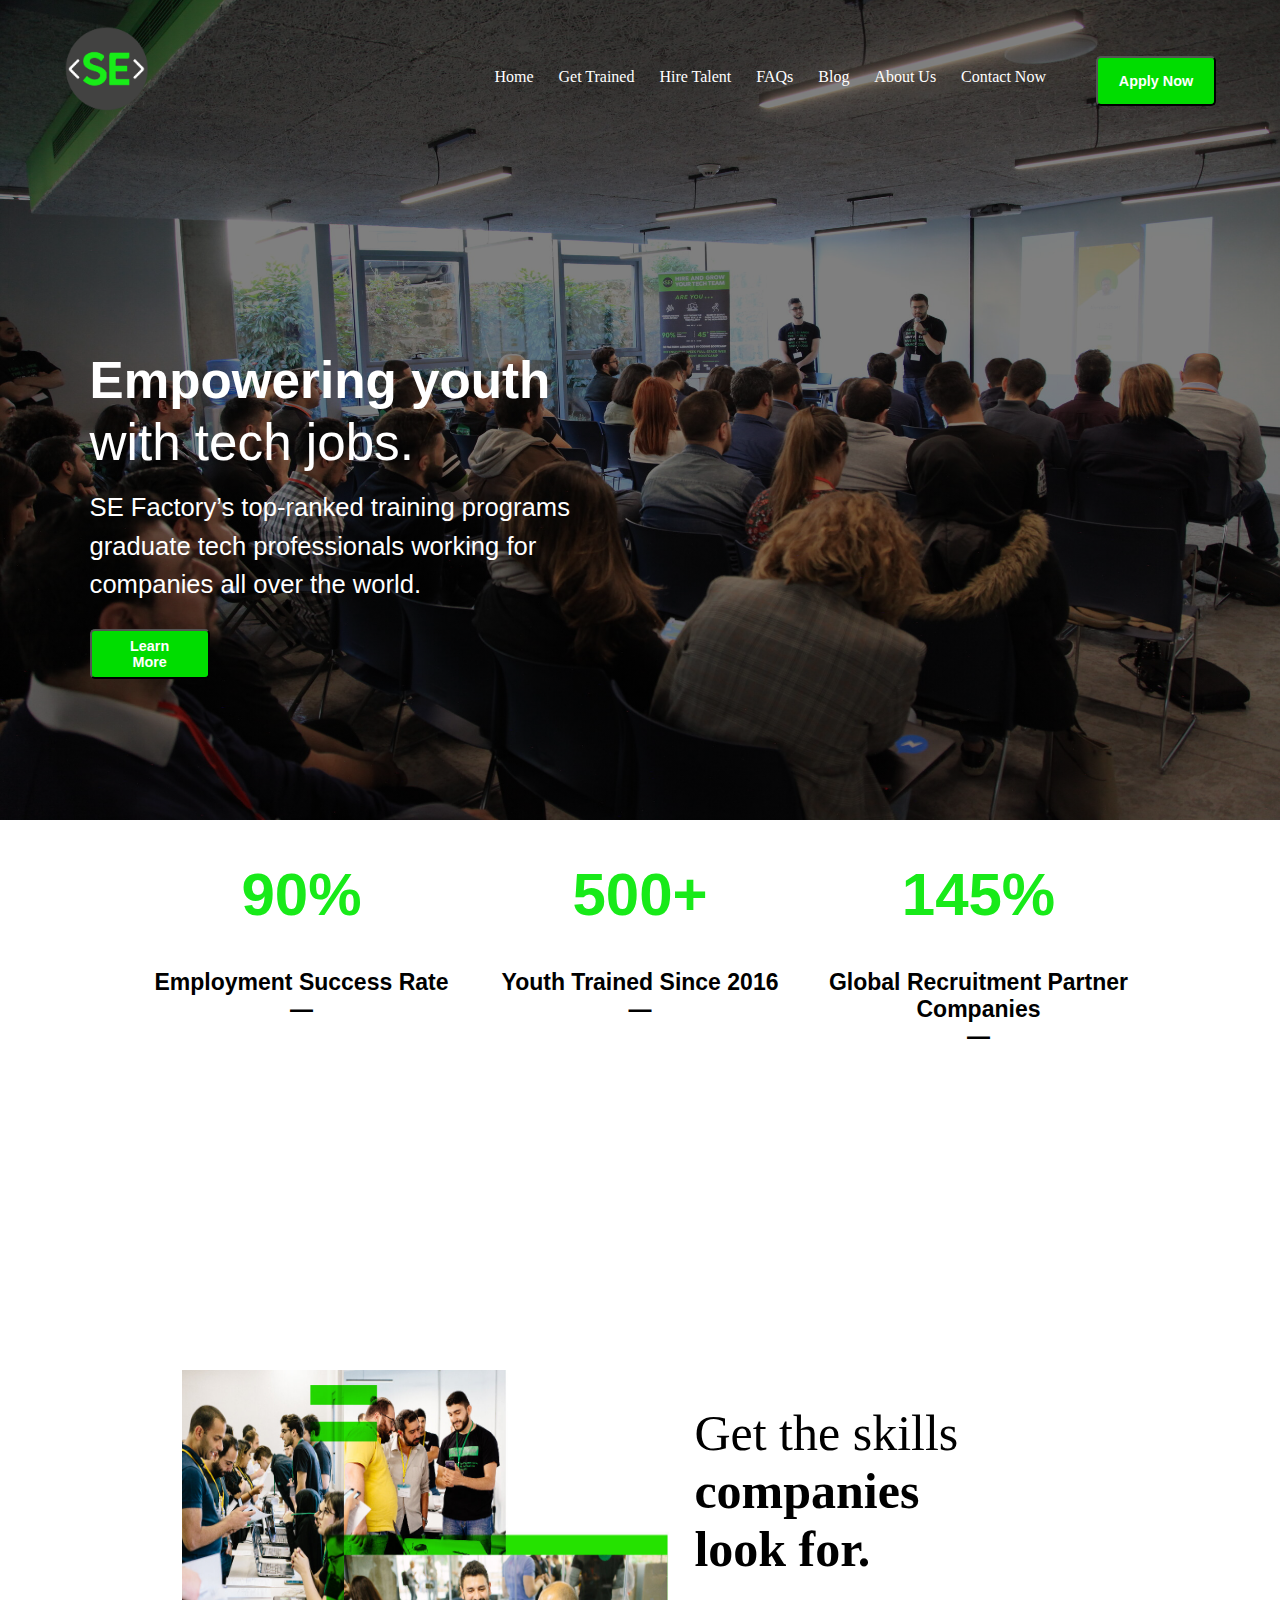
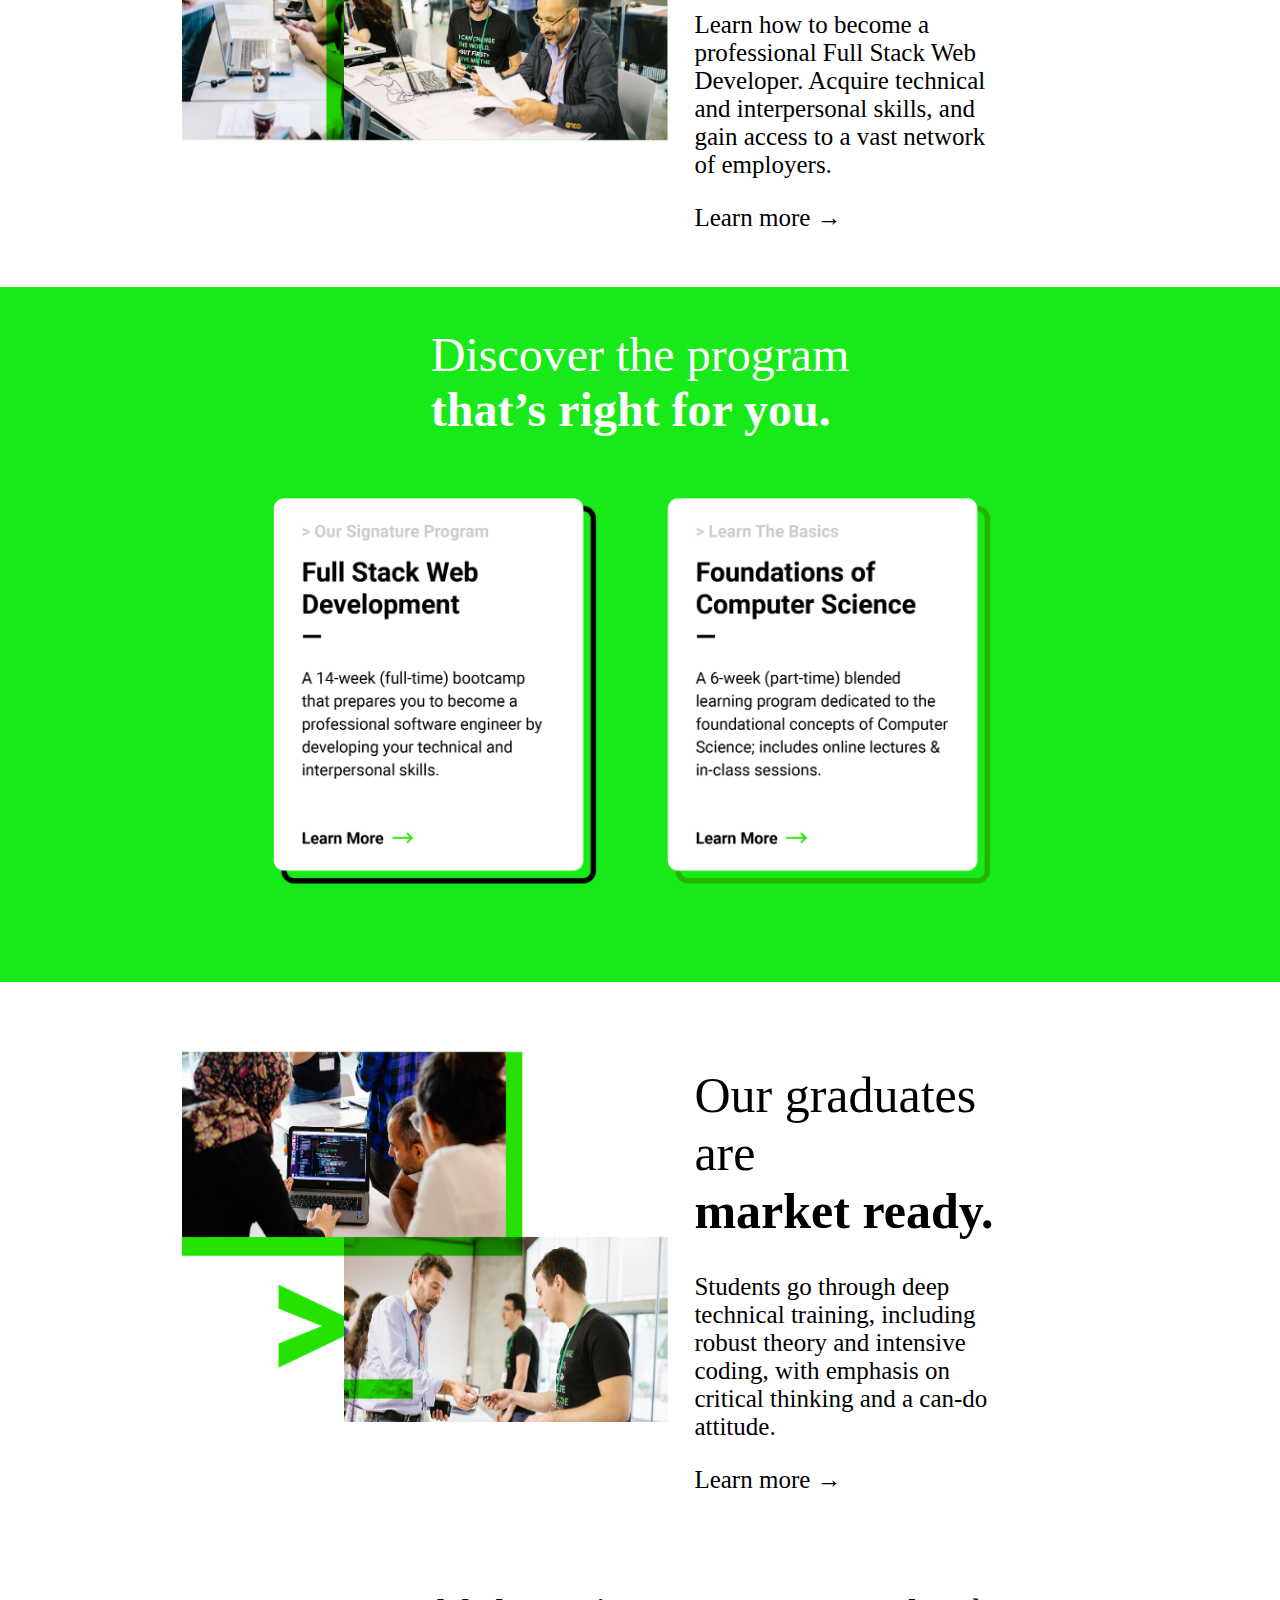
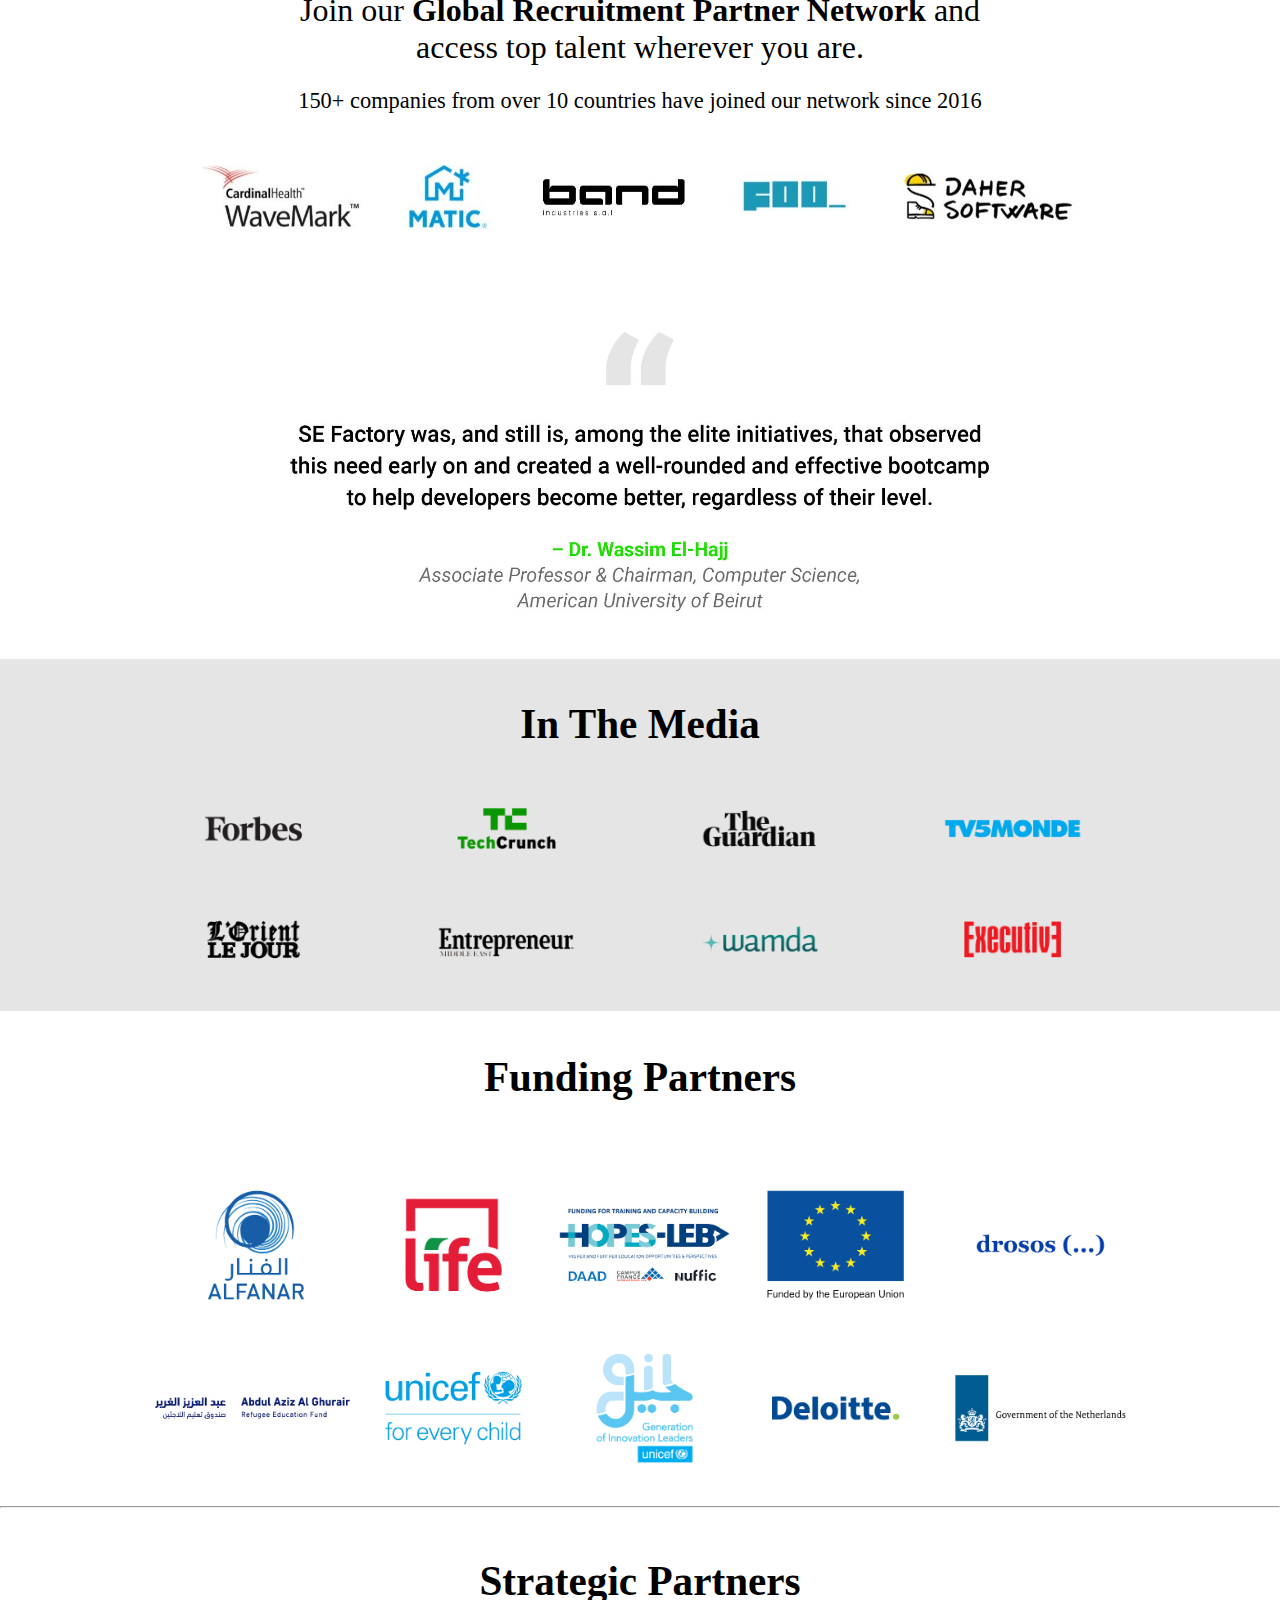
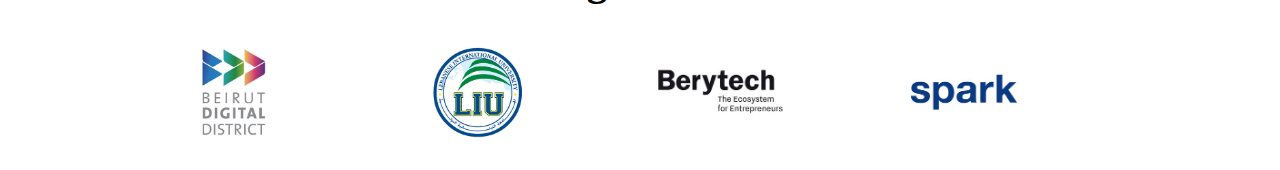
==== index.html @ 715cd1ac "Styling strategic partners" ====
<!DOCTYPE html>
<html>

<head>
    <title>SE Factory - Empowering Youth With Tech Jobs</title>
    <link rel="stylesheet" href="./styles/styles.css">
    <link rel="icon"
        href="https://images.squarespace-cdn.com/content/v1/5e4442200ffeee35974d1060/ba5c1018-c770-42a0-91de-79efaeee4729/favicon.ico?format=100w">
</head>

<body>
    <div class="front">
        <div class="navbar">
            <div class="icon">
                <img class="avatar" src="./assets/se-logo.png">
            </div>
            <div class="navigation">
                <div class="nav-anchor">
                    <a>Home</a>
                    <a>Get Trained</a>
                    <a>Hire Talent</a>
                    <a>FAQs</a>
                    <a>Blog</a>
                    <a>About Us</a>
                    <a>Contact Now</a>
                </div>
                <div class="nav-button">
                    <button>Apply Now</button>
                </div>
            </div>
        </div>
        <div class="front-block">
            <div class="front-text">
                <div>
                    <h1>
                        <strong> Empowering youth</strong>
                        <br>
                        <a class="light">with tech jobs.</a>
                    </h1>
                </div>
                <div>
                    <p>SE Factory’s top-ranked training programs graduate tech professionals working for companies all
                        over the world.</p>
                </div>
            </div>
            <div class="front-button">
                <button>
                    Learn More
                </button>
            </div>
        </div>
    </div>


    <div class="second-section">
        <div class="rates">
            <div class="first-rate">
                <h1><strong>90%</strong></h1>
                <p>Employment Success Rate
                    <br><span>—</span>
                </p>
            </div>
            <div class="second-rate">
                <h1><strong>500+</strong></h1>
                <p>Youth Trained Since 2016
                    <br><span>—</span>
                </p>
            </div>
            <div class="third-rate">
                <h1><strong>145%</strong></h1>
                <p>Global Recruitment Partner Companies
                    <br><span>—</span>
                </p>
            </div>

        </div>

        <div class="artwork">
            <div class="artboard">
                <img src="../assets/artboard-1.jpg">
            </div>
            <div class="artboard-text">
                <h1 class="light">Get the skills
                    <br><span><strong>companies look for.</strong></span>
                </h1>
                <p>
                    Learn how to become a professional Full Stack Web Developer.
                    Acquire technical and interpersonal skills, and gain access to a vast network of employers.
                </p>
                <p class="link">Learn more &rarr;</p>
            </div>

        </div>
    </div>

    <div class="third-section">
        <div class="third-section-text">
            <h2 class="light">
                Discover the program
                <br><span><strong>that’s right for you.</strong></span>
            </h2>
        </div>
        <div class="programs">
            <div class="fsw">
                <img src="./assets/fsw.png">

            </div>
            <div class="fcs">
                <img src="./assets/fcs.png">

            </div>
        </div>
    </div>

    <div class="fourth-section">

        <div class="artwork">
            <div class="artboard">
                <img src="../assets/artboard-2.jpg">
            </div>
            <div class="artboard-text">
                <h1 class="light">Our graduates are
                    <br><span><strong>market ready.</strong></span>
                </h1>
                <p>
                    Students go through deep technical training,
                    including robust theory and intensive coding,
                    with emphasis on critical thinking and a can-do attitude.
                </p>
                <p class="link">Learn more &rarr;</p>
            </div>

        </div>
    </div>

    <div class="fivth-section">
        <div class="fivth-section-first-text">
            <h4 class="light">Join our <span><strong>Global Recruitment Partner Network
                    </strong></span> and access top talent wherever you are.</h4>
        </div>
        <div class="fivth-section-second-text">
            <p>150+ companies from over 10 countries have joined our network since 2016</p>
        </div>
        <div class="partners"><img src="./assets/RP+partner+logos.jpg"></div>
    </div>

    <div class="sixth-section">
        <img src="./assets/review-1.jpg">
    </div>

    <div class="seventh-section">
        <div class="seventh-section-text">
            <h3>In The Media</h3>
        </div>
        <div class="seventh-section-assets">
            <div><img src="./assets/9.png"></div>
            <div><img src="./assets/8.png"></div>
            <div><img src="./assets/3.png"></div>
            <div><img src="./assets/1.png"></div>
            <div><img src="./assets/2.png"></div>
            <div><img src="./assets/7.png"></div>
            <div><img src="./assets/5.png"></div>
            <div><img src="./assets/4.png"></div>

        </div>
    </div>

    <div class="eighth-section">
        <div class="funding-partners">
            <h3>Funding Partners</h3>
        </div>

        <div class="funding-partners-logo">
            <img src="./assets/SEF_donors-01+(1).png">
        </div>
        <div>
            <hr>
        </div>
        <div class="strategic-partners">
            <h3>Strategic Partners</h3>
        </div>
        <div class="strategic-partners-logos">
            <div><img src="./assets/image-asset.jpeg"></div>
            <div><img src="./assets/6.jpg"></div>
            <div><img src="./assets/3.jpg"></div>
            <div><img src="./assets/8.jpg"></div>
        </div>
    </div>
</body>

</html>
---- styles/styles.css ----
body {
    margin: 0px;
}

.front {
    width: 100%;
    height: 820px;
    background: linear-gradient(rgba(0, 0, 0, 0.5), rgba(0, 0, 0, 0.5)), url(../assets/presentation.JPG);
    background-repeat: no-repeat;
    background-size: 100% 100%;
}

.navbar {
    width: 90%;
    padding-left: 5%;
    padding-right: 5%;
    padding-top: 2%;
    padding-bottom: 2%;
    display: flex;
    justify-content: space-between;
}

.avatar {
    width: 85px;
    height: 85px;
}

.navigation {
    display: flex;
    flex-direction: row;
    justify-content: space-between;
    width: 80%;
    padding-left: 100px;
    padding-bottom: 40px;
    padding-top: 30px;
    align-items: center;
}

a {
    color: white;
    text-align: center;
    height: 25px;
}

button {
    color: white;
    height: 50px;
    width: 120px;
    background-color: #00DD00;
    border-radius: 5px;
    padding: 3px 20px;
    font-size: .9rem;
    font-weight: bolder;
}

.front-block {
    text-align: left;
    padding: 14% 10% 8% 7%;
    display: flex;
    flex-direction: column;
    justify-content: space-between;
    height: 30%;
    font-size: 1.6em;
    font-family: sans-serif;

}

.front-text {
    color: white;
    width: 50%;
    text-align: left;
}

.front-text p {
    margin-top: 15px;
    line-height: 150%;
    font-weight: 200;
}

.front-text h1 {
    margin-top: 0;
    margin-bottom: 15px;
    line-height: 120%;
}

strong {
    font-weight: bold;
}

.light {
    font-weight: lighter;
}

.nav-anchor {
    width: 150%;
    padding-left: 200px;
    padding-right: 50px;
    display: flex;
    justify-content: space-between;
}


.second-section {
    width: 100%;
    height: 100%;
    background: white;
    background-repeat: no-repeat;
    background-size: 100% 95%;
    display: flex;
    flex-direction: column;
}

.rates {
    background-color: white;
    height: 500px;
    display: flex;
    flex-wrap: wrap;
    justify-content: space-evenly;
    flex-direction: row;
    padding-left: 10%;
    padding-right: 10%;
    font-family: Arial;
}

.rates h1 {
    color: #18EA19;
    text-align: center;
    font-size: 60px;
}

.rates p {
    font-size: 23px;
    font-weight: 600;
    text-align: center;
}

.rates div {
    width: 330px;

}

.artwork {
    display: flex;
    flex-direction: row;
    flex-wrap: wrap;
    width: 80%;
    height: 100%;
    justify-content: center;
    padding-left: 80px;
    padding-top: 50px;
    padding-right: 120px;
    padding-bottom: 30px;
    font-size: 25px;
}

.artboard {
    width: 50%;
    align-items: center;
}

.artwork img {
    height: 80%;
    width: 100%;
}

.artboard-text {
    width: 30%;
    align-items: center;
    margin-left: 0;

}


.third-section {
    background-color: #18EA19;
    height: 100%;
}

.third-section-text {
    color: white;
    font-size: 2em;
    display: flex;
    flex-wrap: wrap;
    justify-content: center;
    width: 100%;
}

.programs {
    display: flex;
    flex-direction: row;
    flex-wrap: wrap;
    justify-content: center;
}

.programs img {
    height: 100%;
    width: 280%;
}

.programs div {
    width: 10%;
    padding-left: 10px;
    padding-right: 20%;
    padding-bottom: 6%;
}


.fivth-section {
    display: flex;
    flex-direction: column;
    flex-wrap: wrap;
    padding: 5% 10%;
    padding-top: 0;
}

.fivth-section div {
    display: flex;
    flex-wrap: wrap;
    justify-content: center;
    align-items: center;
}

.fivth-section img {
    width: 107%;
}
.fivth-section h4 {
    margin-bottom: 0;
}

.fivth-section-first-text {
    padding: 0 15%;
    text-align: center;
    font-size: 2em;
    margin-bottom: 0;
    margin-top: 0;
}

.fivth-section-second-text {
    padding: 0 5%; 
    font-size: 1.4em;
    padding: 0 15%;
    text-align: center;
}

.sixth-section {
    width: 100%;
    display: flex;
    justify-content: center;
    margin-bottom: 2%;
}

.sixth-section img {
    width: 60%;
}

.seventh-section {
    background-color: rgb(229, 229, 229);
    width: 100%;
    height: 100%;
    display: flex;
    flex-direction: column;
    justify-content: center;
}

.seventh-section-text {
    display: flex;
    justify-content: center;
    font-size: 2.2em;
    
}

.seventh-section img {
    width: 100%;
    padding: 0 5%;
}

.seventh-section-assets {
    display: flex;
    flex-wrap: wrap;
    flex-basis: 25%;
    padding-left: 9%;
    
}

.seventh-section-assets div {
    width: 20%;
    margin: 10px;
    text-align: center;
    line-height: 75px;
}

.eighth-section {
    background-color: white;
    width: 100%;
    height: 100%;
    display: flex;
    flex-direction: column;
    justify-content: center;
}

.funding-partners {
    display: flex;
    justify-content: center;
    font-size: 2.2em;
    
}

.funding-partners-logo {
    width: 80%;
    display: flex;
    justify-content: center;
}

.funding-partners-logo img {
    margin-left: 25%;
    width: 100%;
}

.strategic-partners {
    display: flex;
    justify-content: center;
    font-size: 2.2em;
    
}
.strategic-partners-logos {
    display: flex;
    flex-wrap: wrap;
    flex-basis: 25%;
    padding-left: 5%;
 }

.strategic-partners-logos div {
    width: 20%;
    
    text-align: center;
    line-height: 75px;
}

 .strategic-partners-logos img {
    width: 140%;
    right: 0;

 }
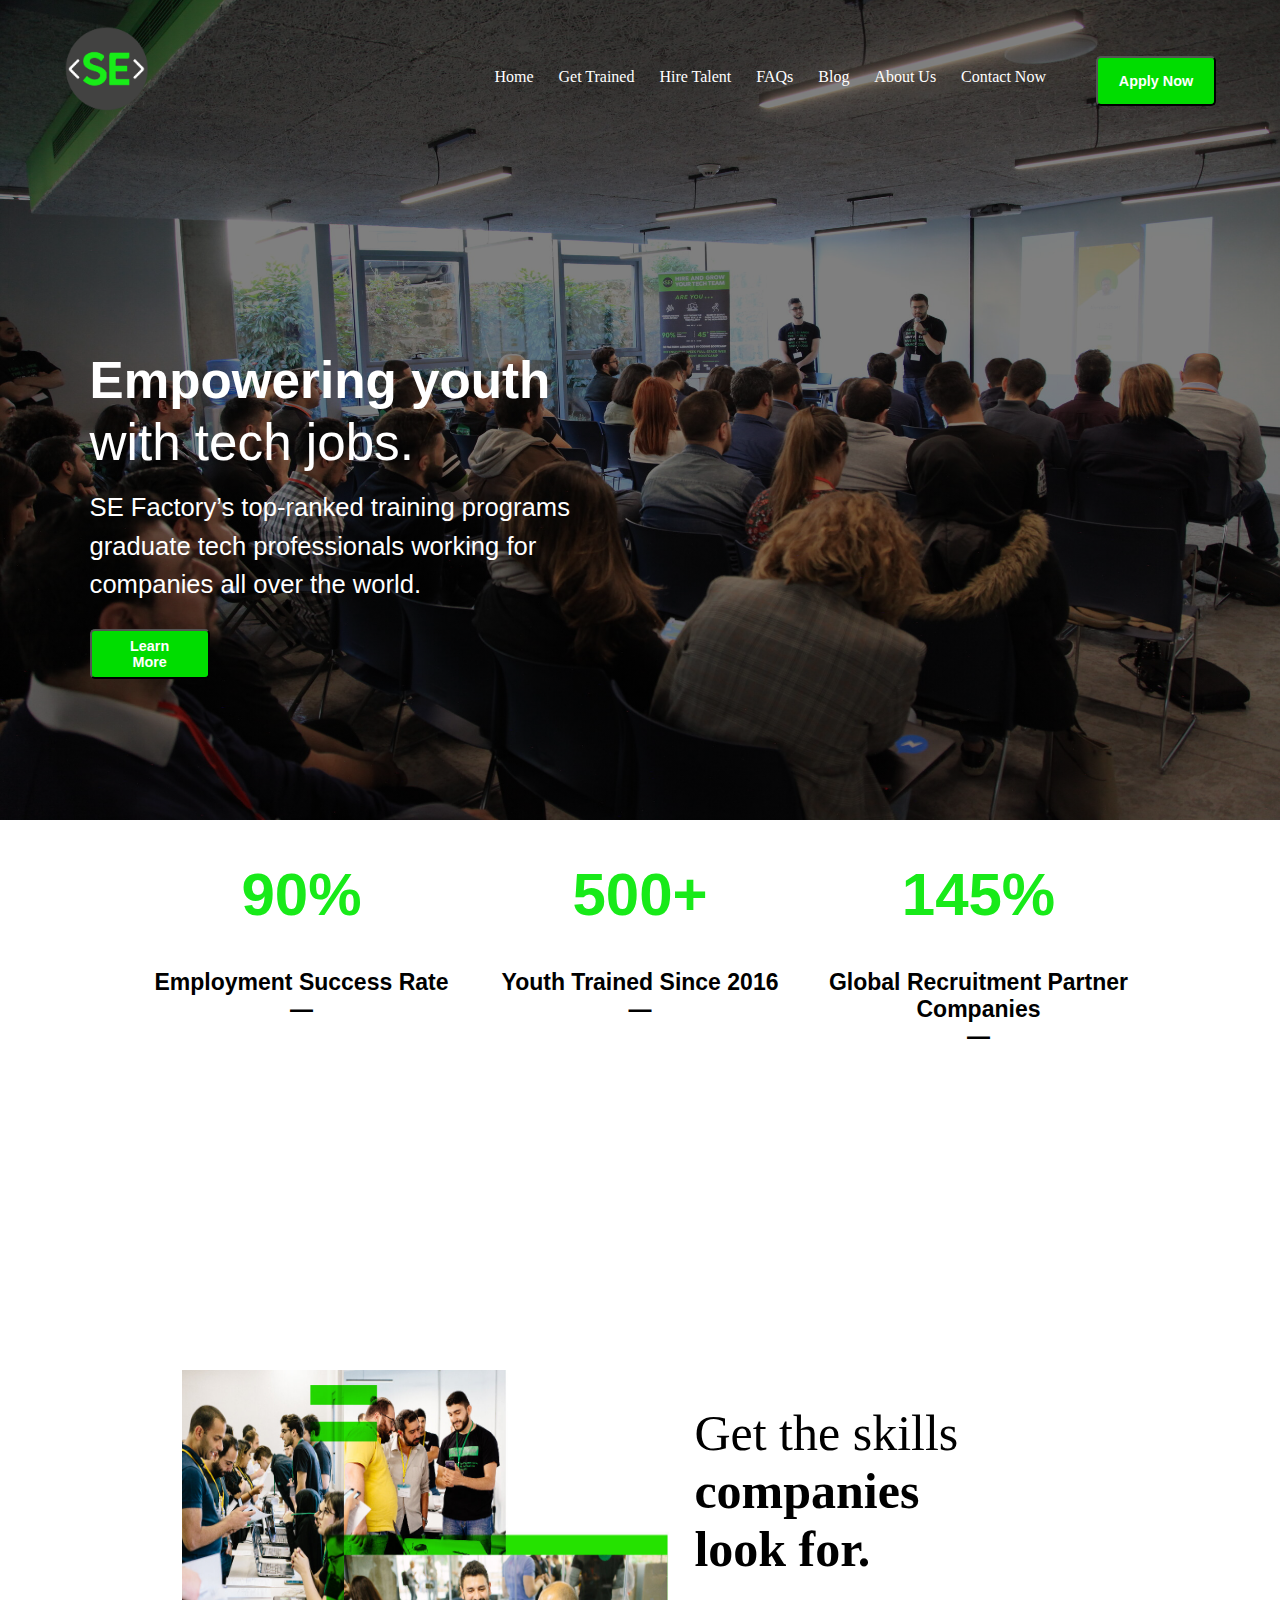
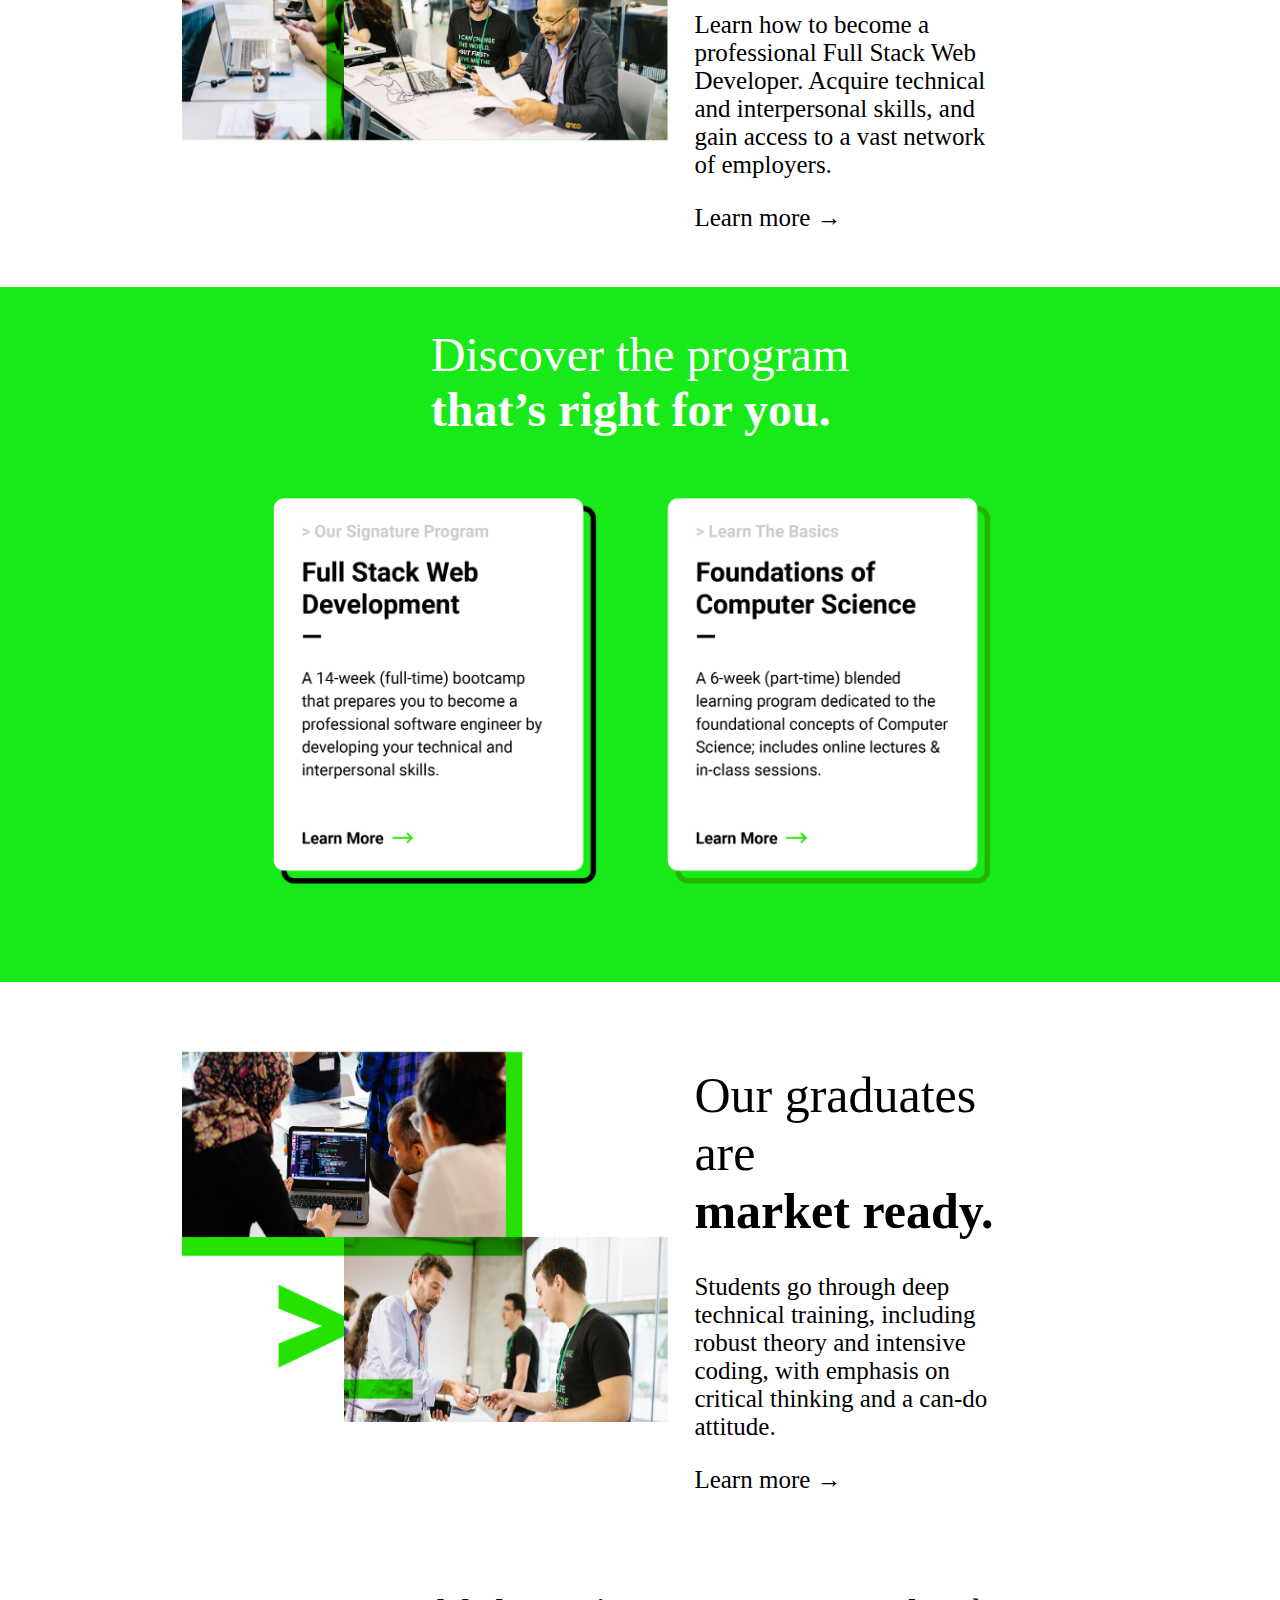
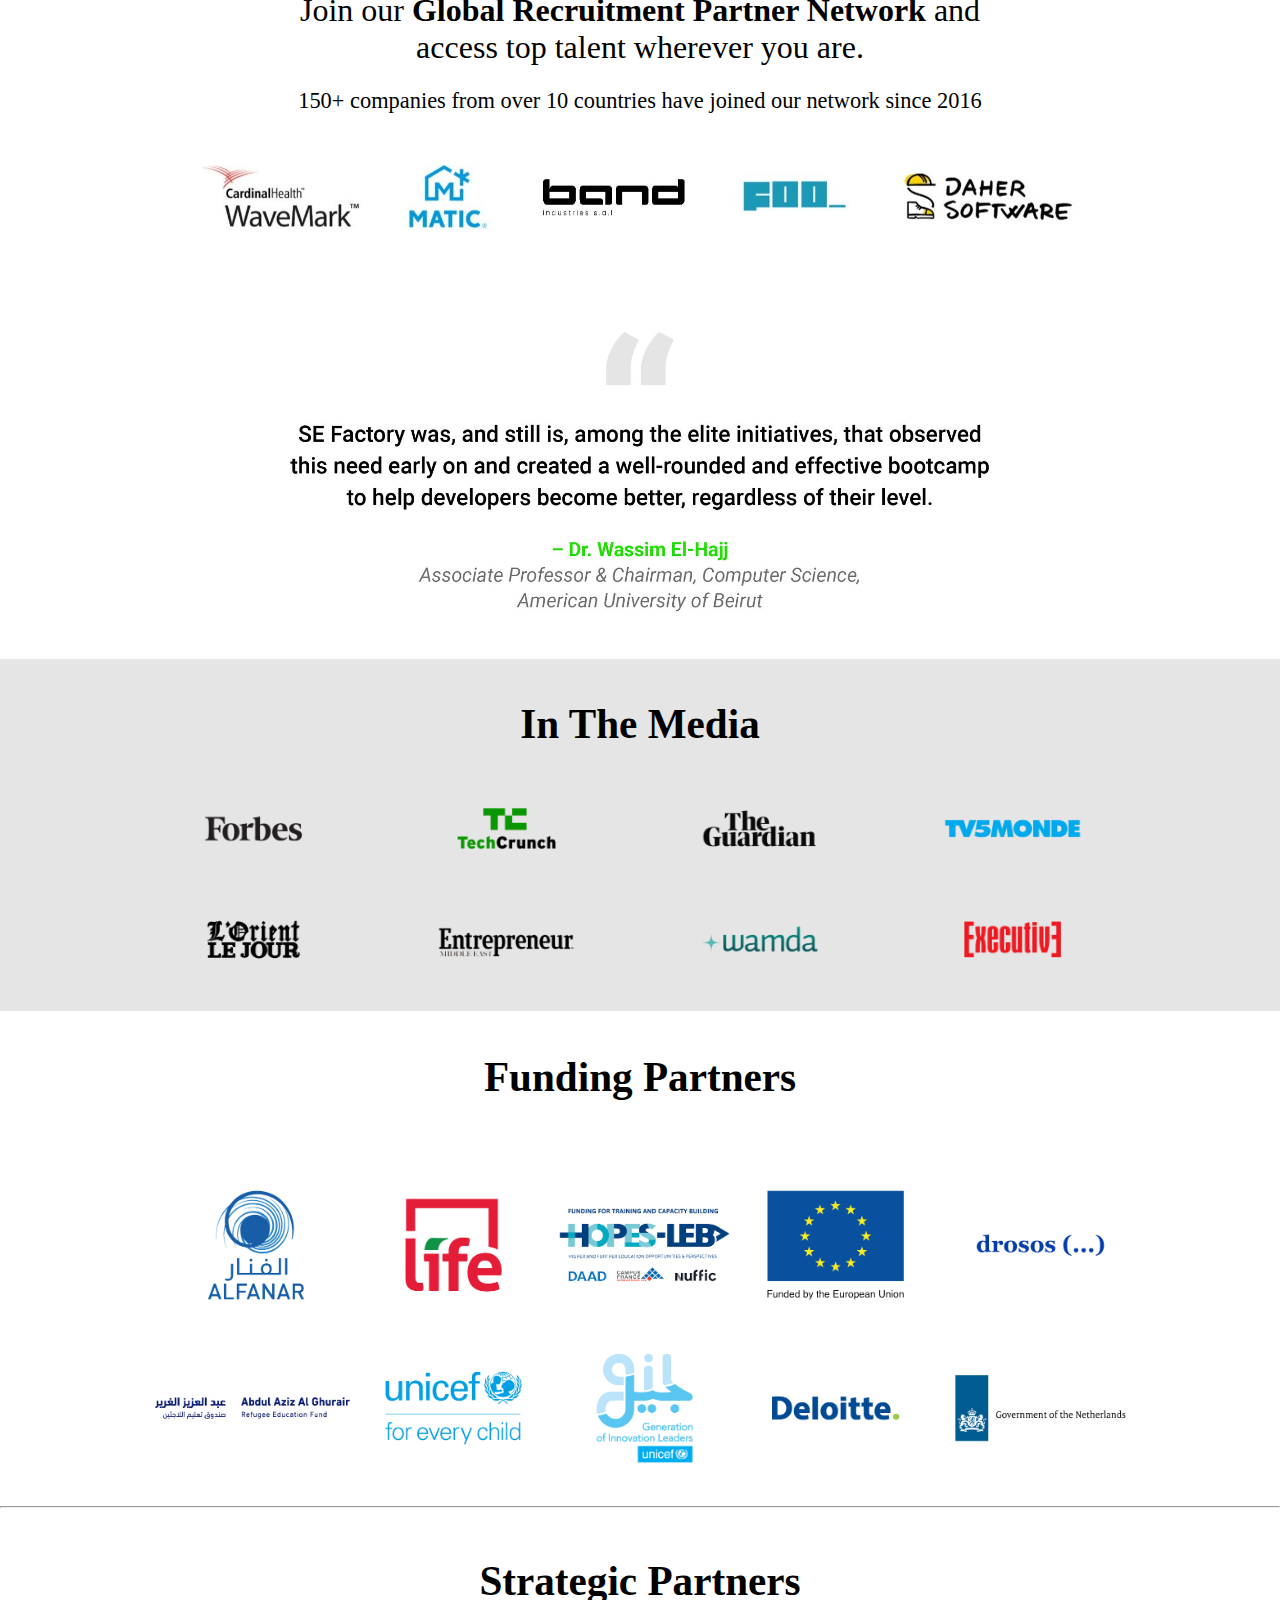
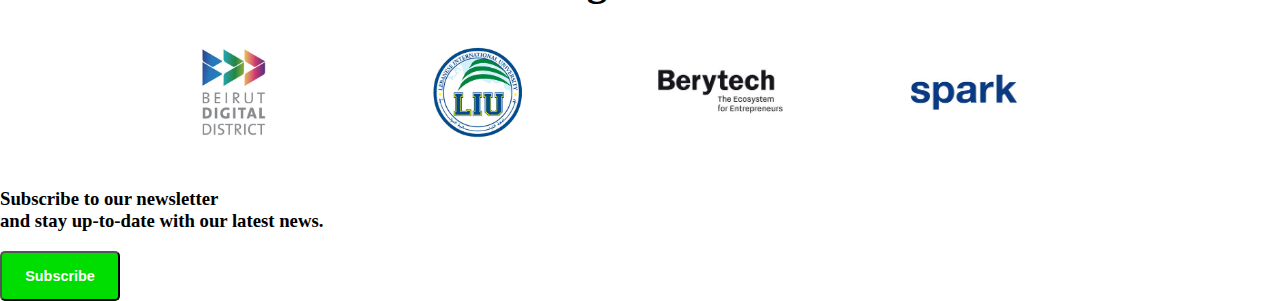
==== commit be6333dd: "Adding ninth section layout" ====
--- a/index.html
+++ b/index.html
@@ -186,6 +186,18 @@
             <div><img src="./assets/8.jpg"></div>
         </div>
     </div>
+
+    <div class="ninth-section">
+        <div class="ninth-text">
+            <h3><span><strong>Subscribe to our newsletter</strong></span>
+                <br>and stay up-to-date with our latest news.
+            </h3>
+
+        </div>
+        <div class="ninth-button">
+            <button>Subscribe</button>
+        </div>
+    </div>
 </body>
 
 </html>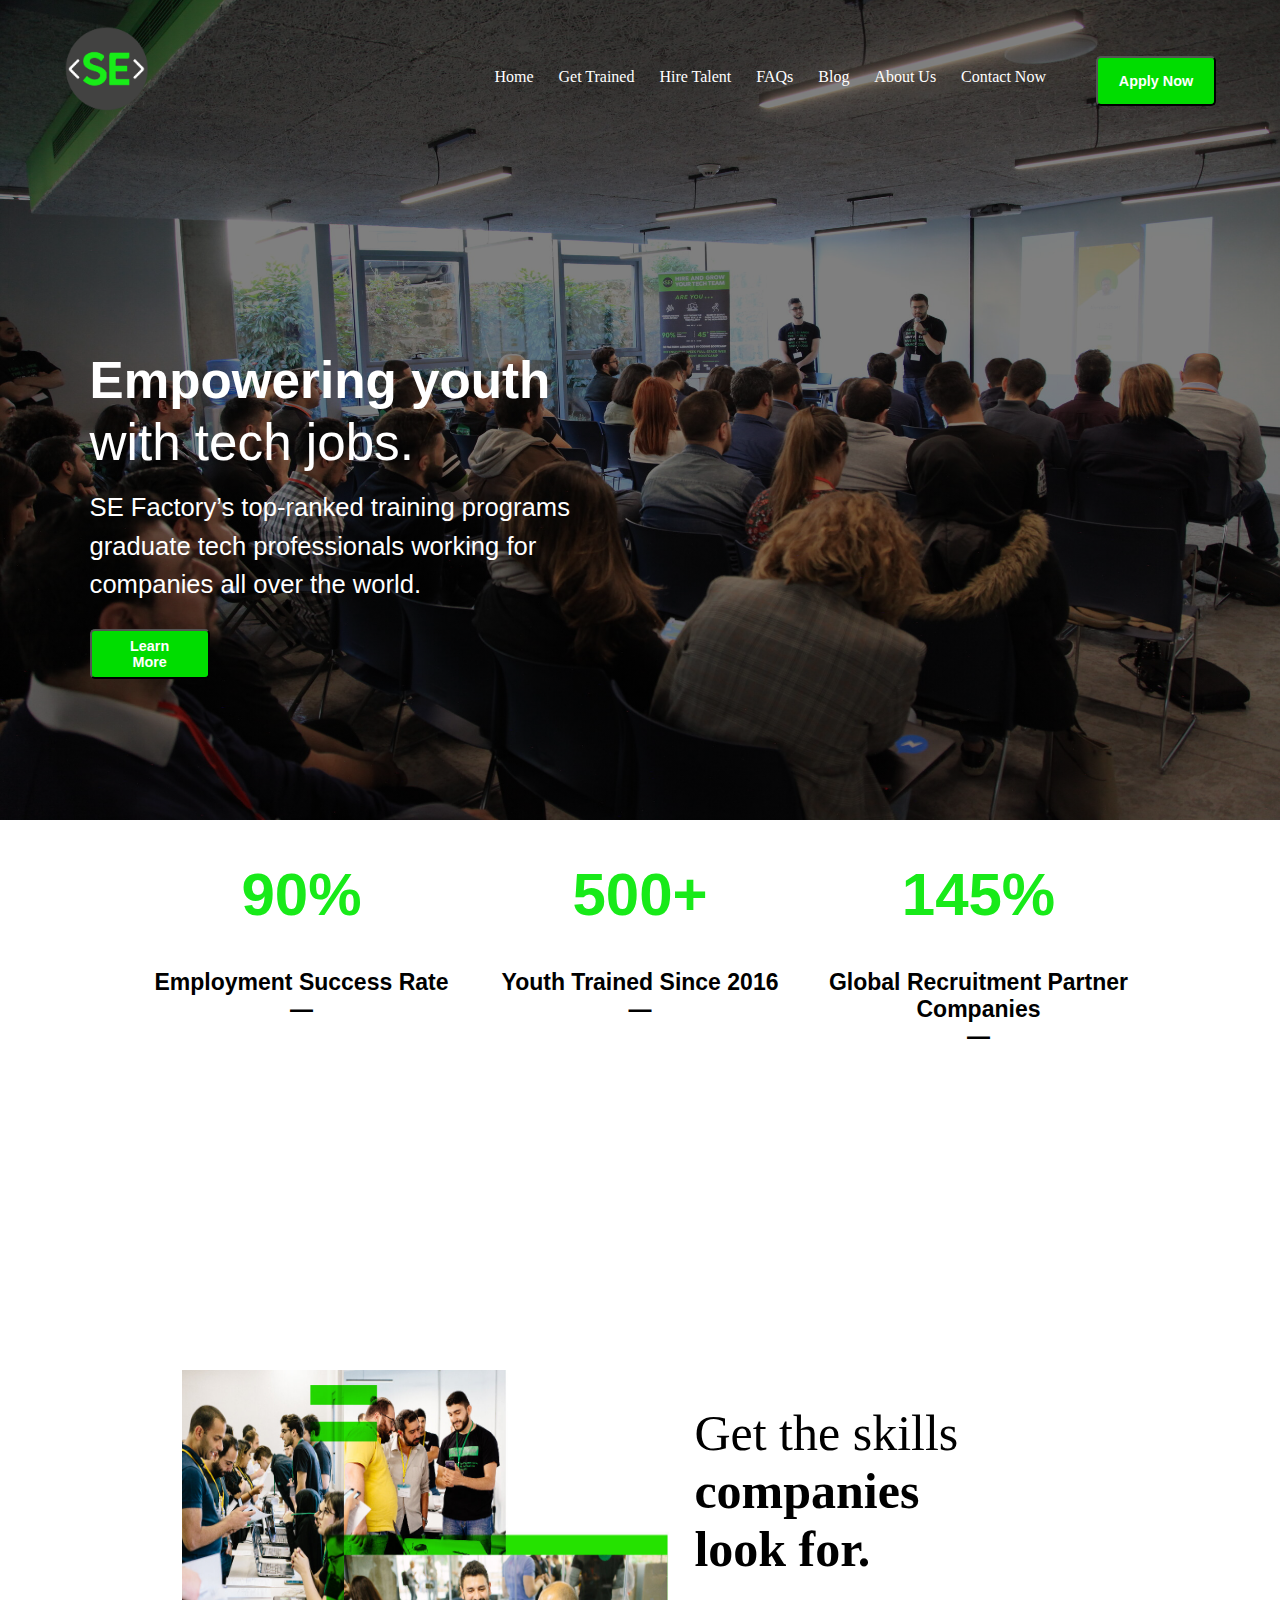
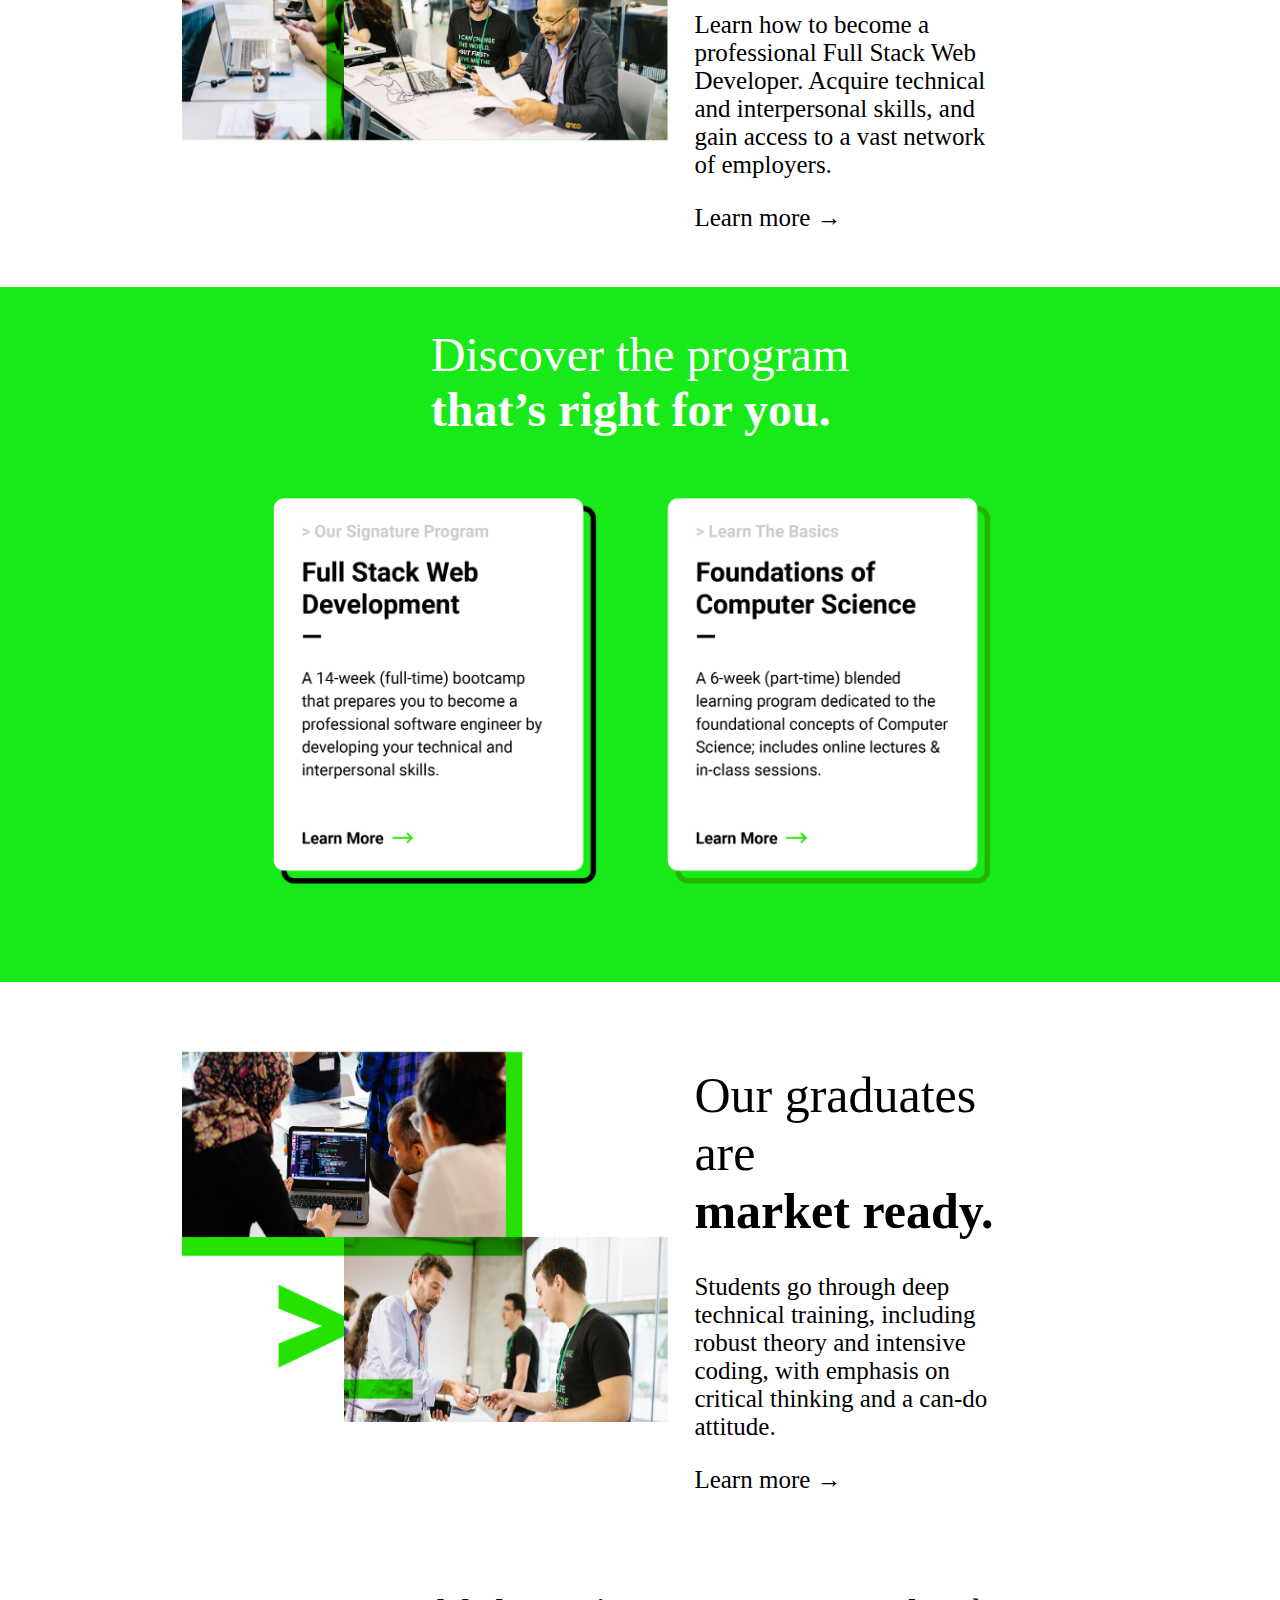
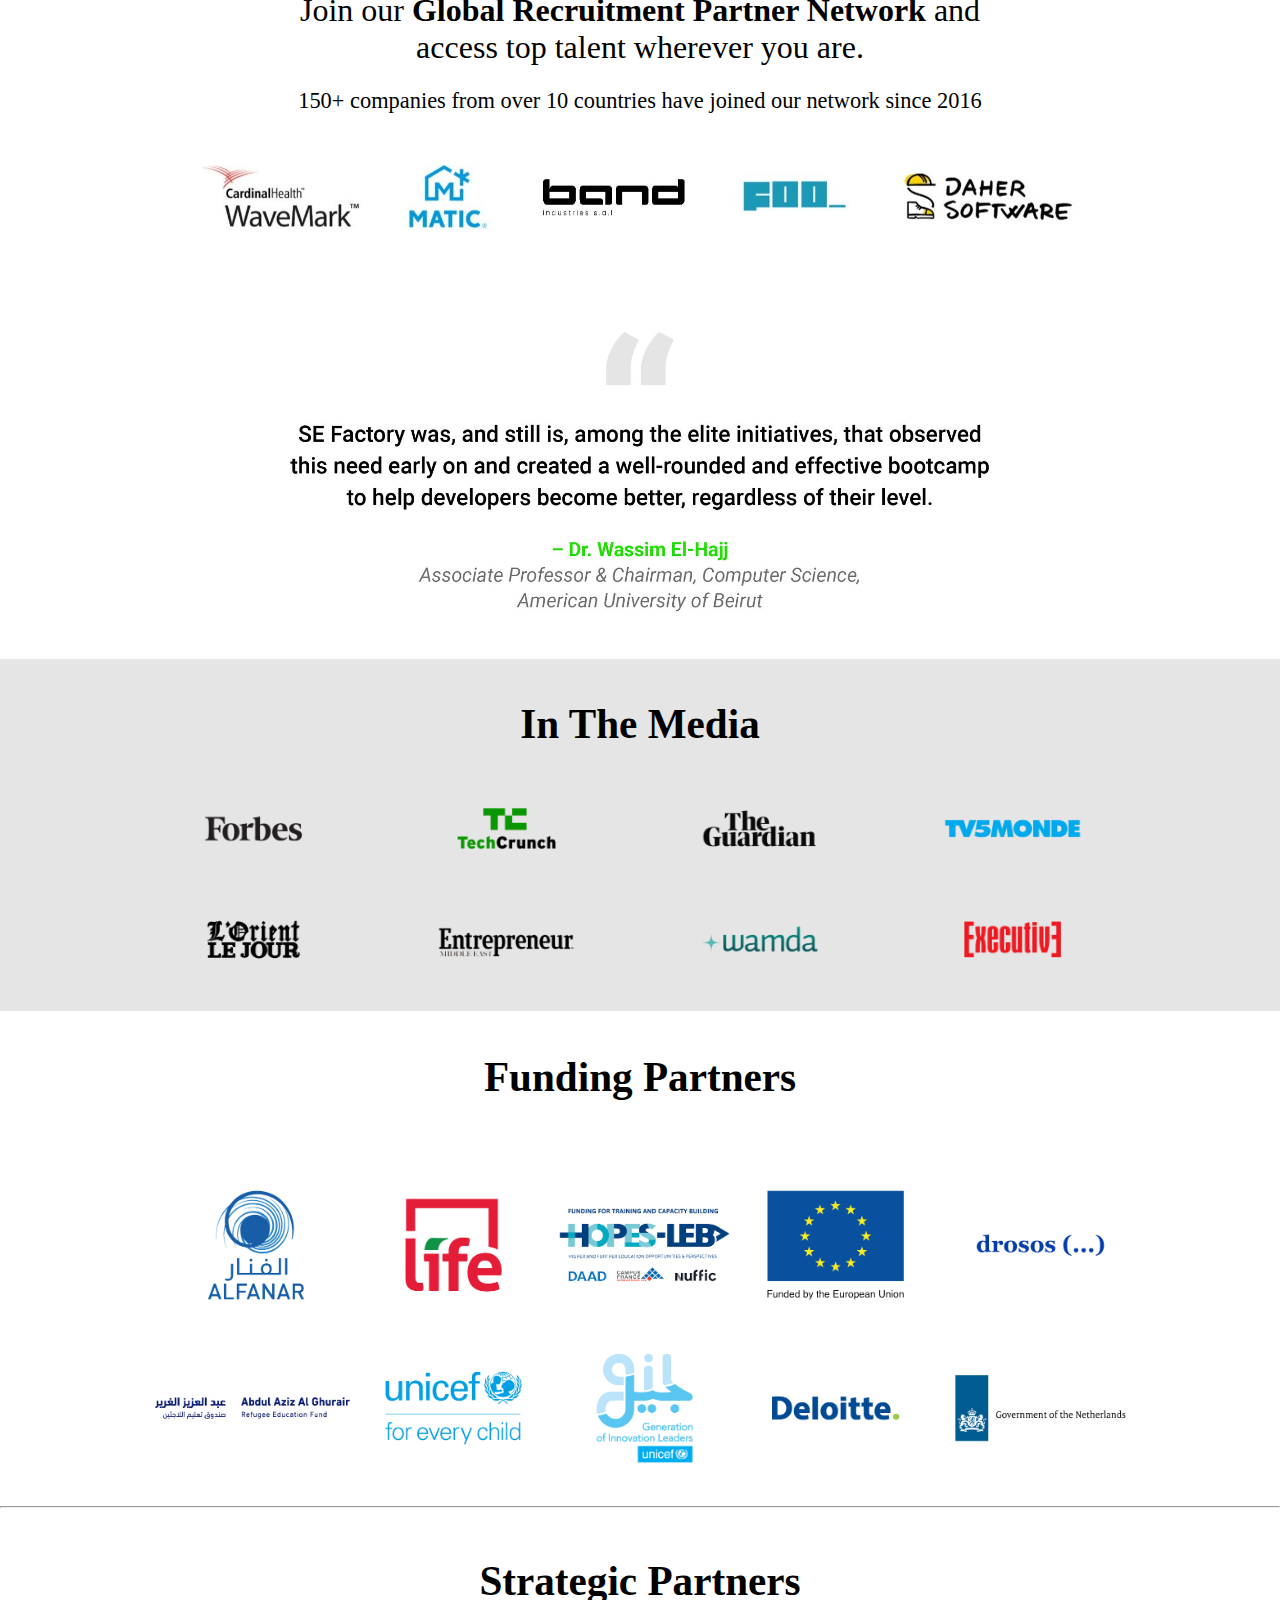
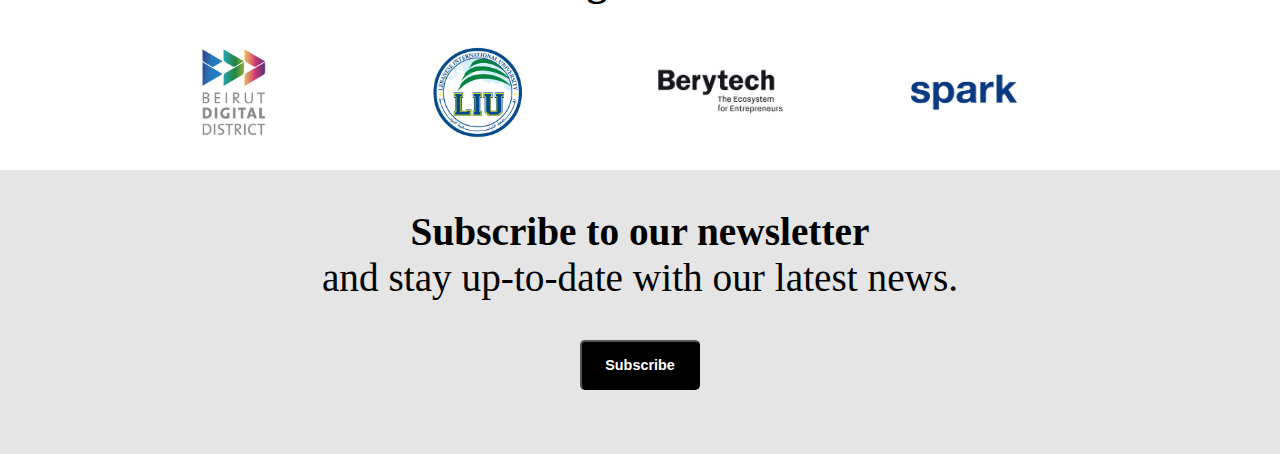
==== commit 15680a0d: "Adding subscribe text to light class" ====
--- a/index.html
+++ b/index.html
@@ -189,7 +189,7 @@
 
     <div class="ninth-section">
         <div class="ninth-text">
-            <h3><span><strong>Subscribe to our newsletter</strong></span>
+            <h3 class="light"><span><strong>Subscribe to our newsletter</strong></span>
                 <br>and stay up-to-date with our latest news.
             </h3>
 
--- a/styles/styles.css
+++ b/styles/styles.css
@@ -341,3 +341,36 @@
     right: 0;
 
  }
+
+ .ninth-section {
+    background-color: rgb(229, 229, 229);
+    width: 100%;
+    height: 100%;
+    display: flex;
+    flex-direction: column;
+    justify-content: center;
+    font-size: 1.5em;
+}
+.ninth-text {
+    padding: 0 5%; 
+    font-size: 1.4em;
+    padding: 0 15%;
+    text-align: center;
+}
+.ninth-button {
+    width: 100%;
+    align-items: center;
+    display: flex;
+    justify-content: center;
+    padding-bottom: 5%;
+}
+.ninth-section button {
+    color: white;
+    height: 50px;
+    width: 120px;
+    background-color: black;
+    border-radius: 5px;
+    padding: 3px 20px;
+    font-size: .9rem;
+    font-weight: bolder;
+}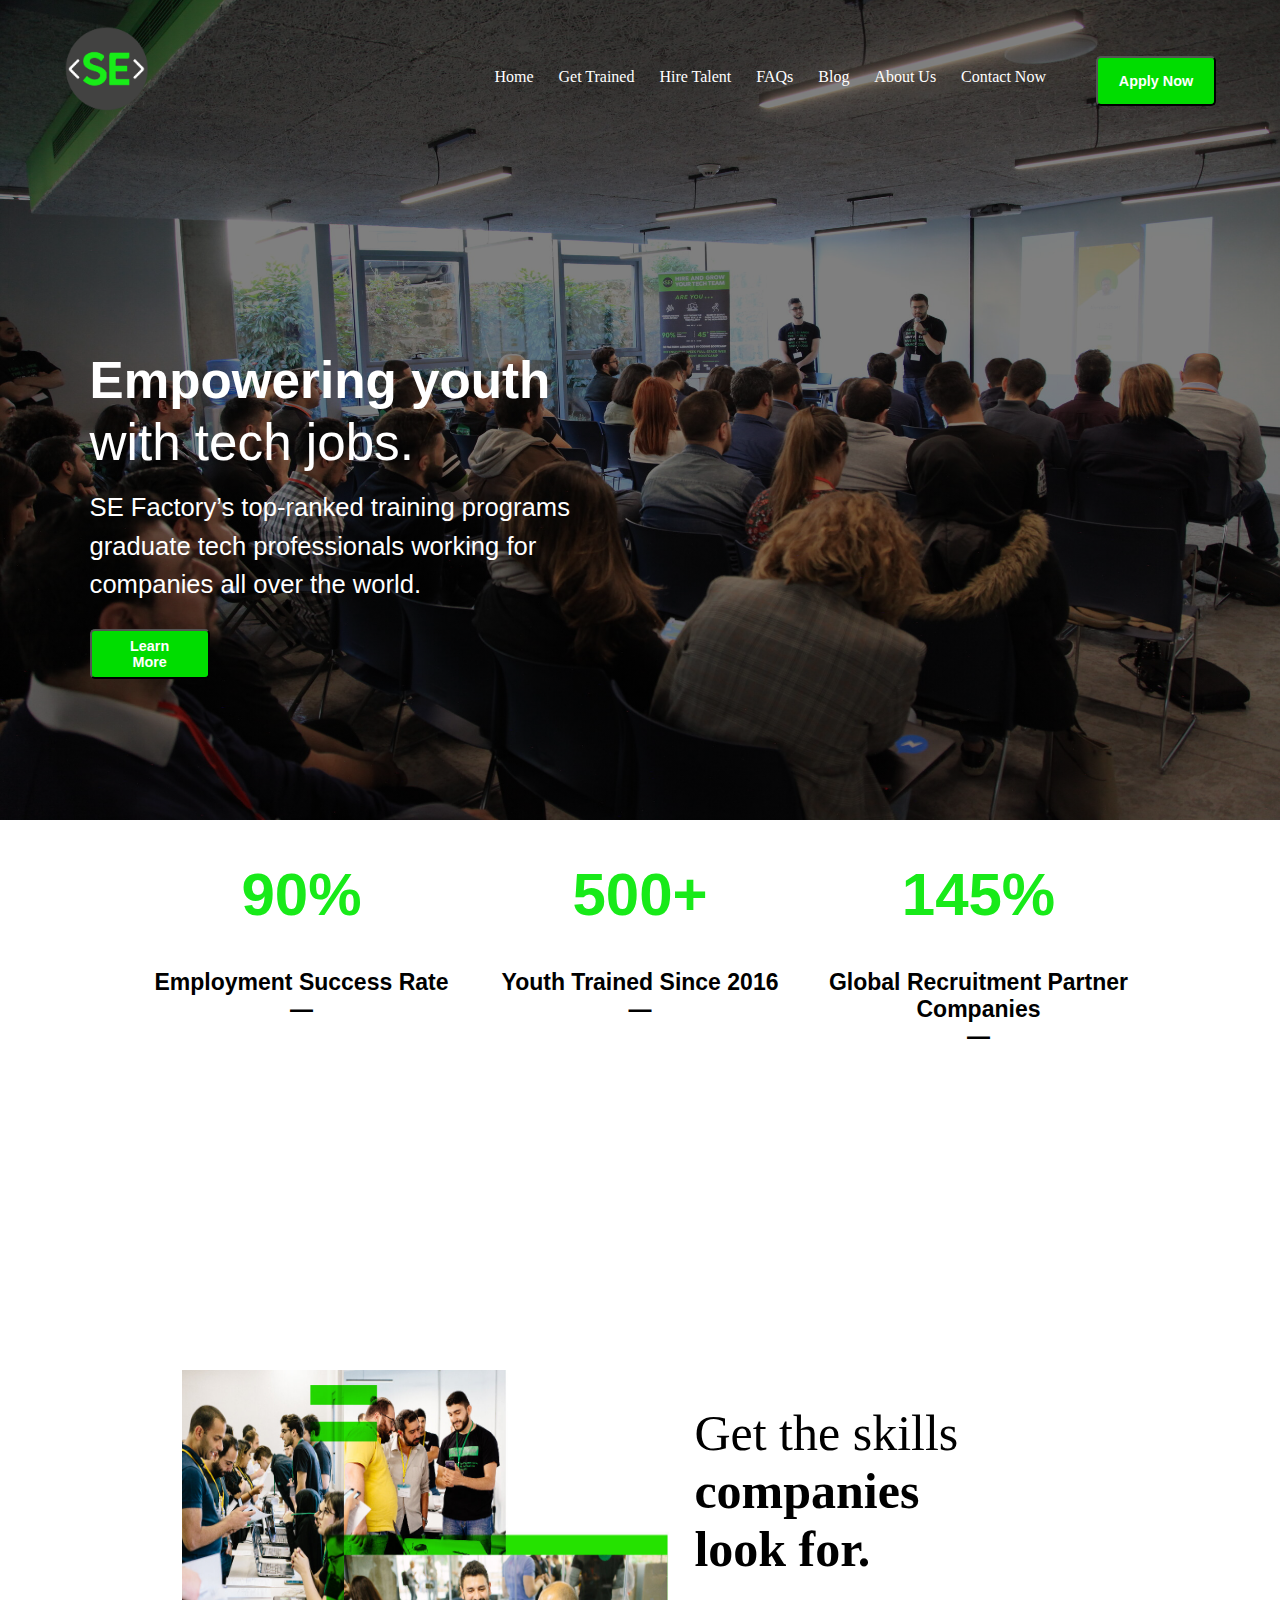
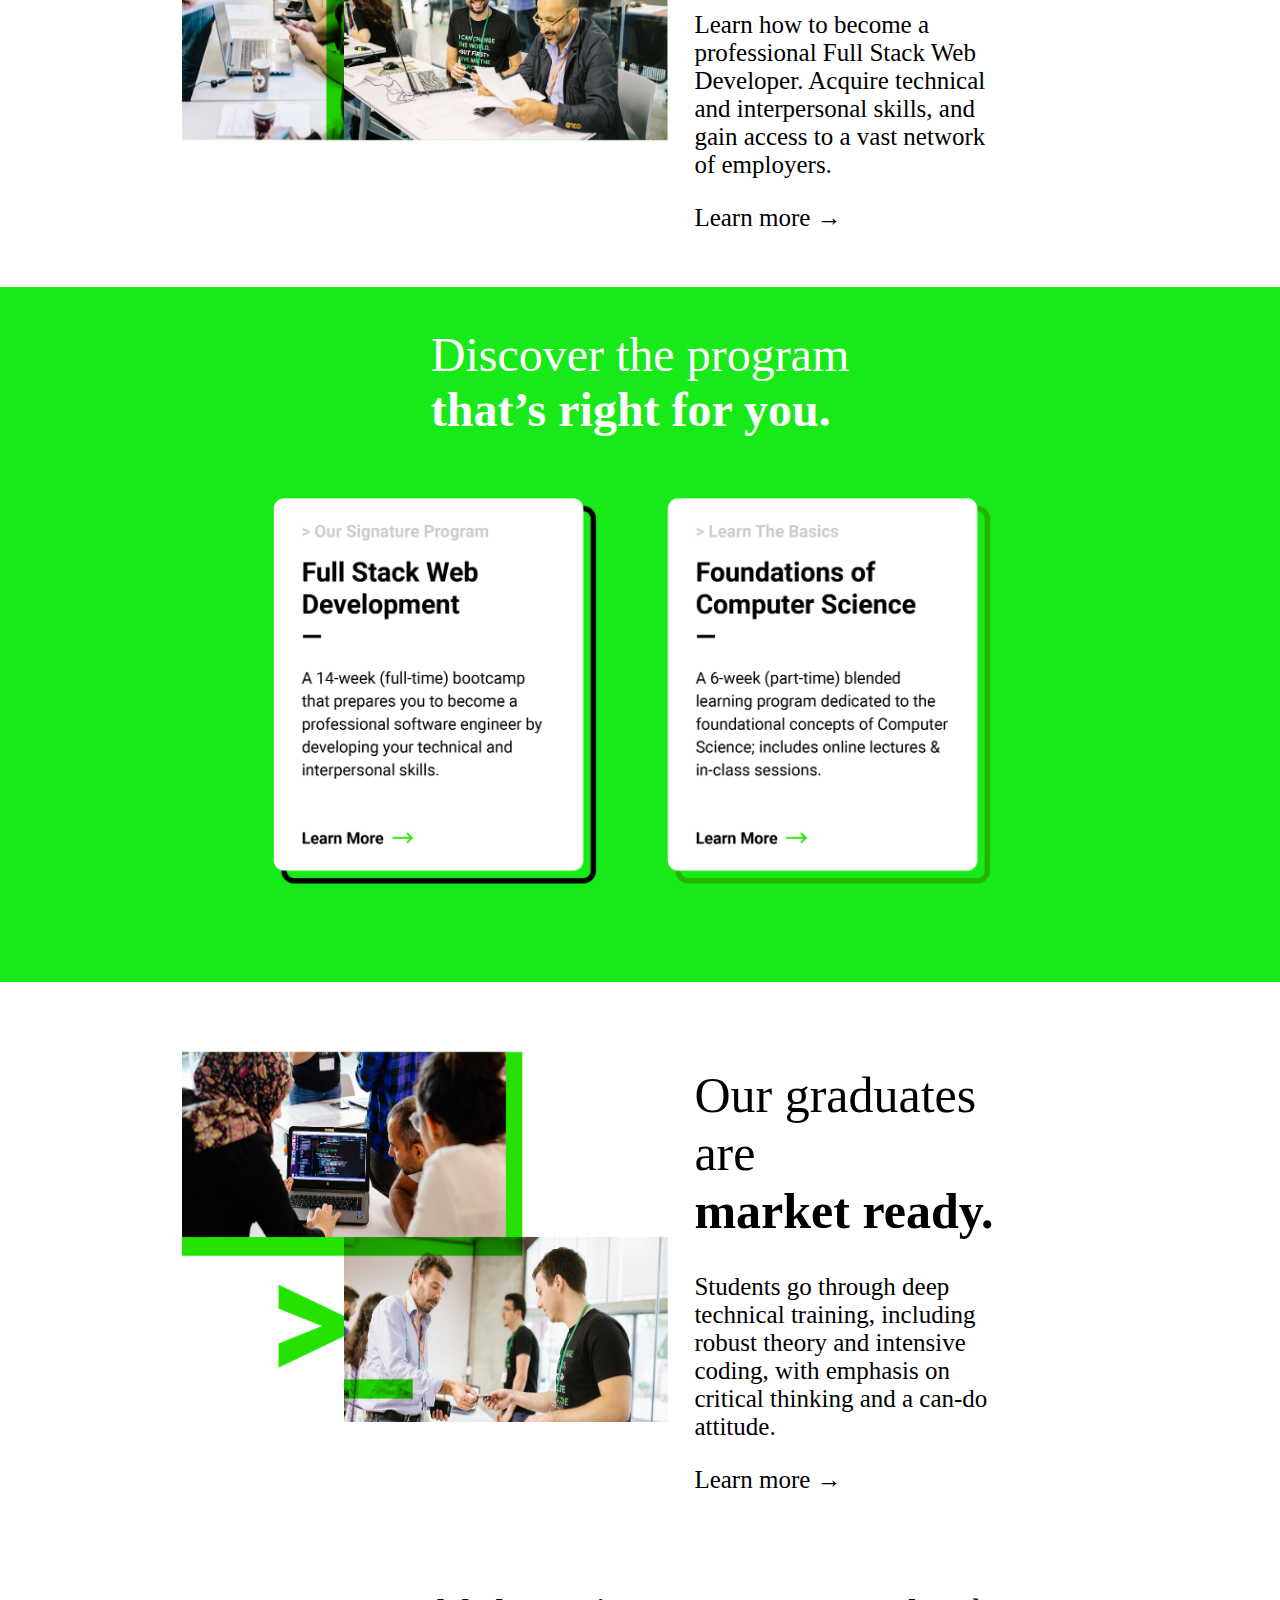
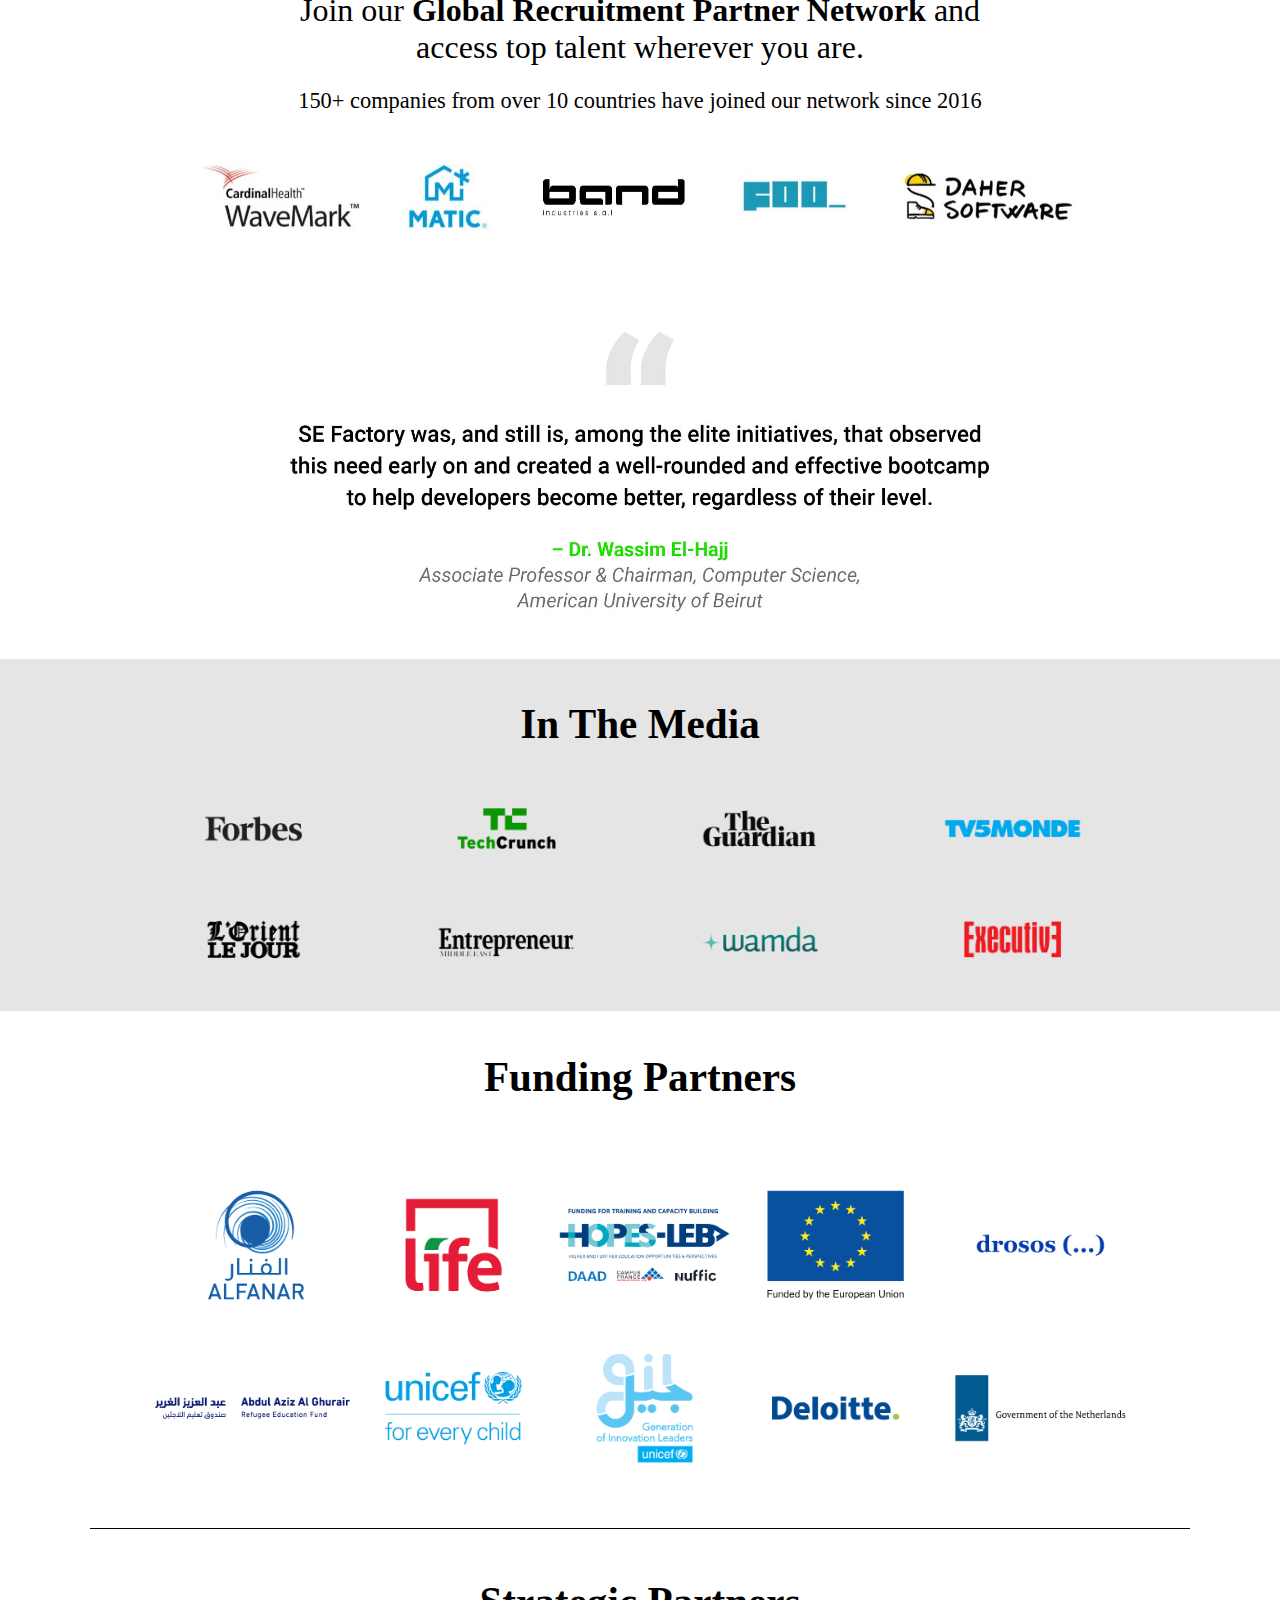
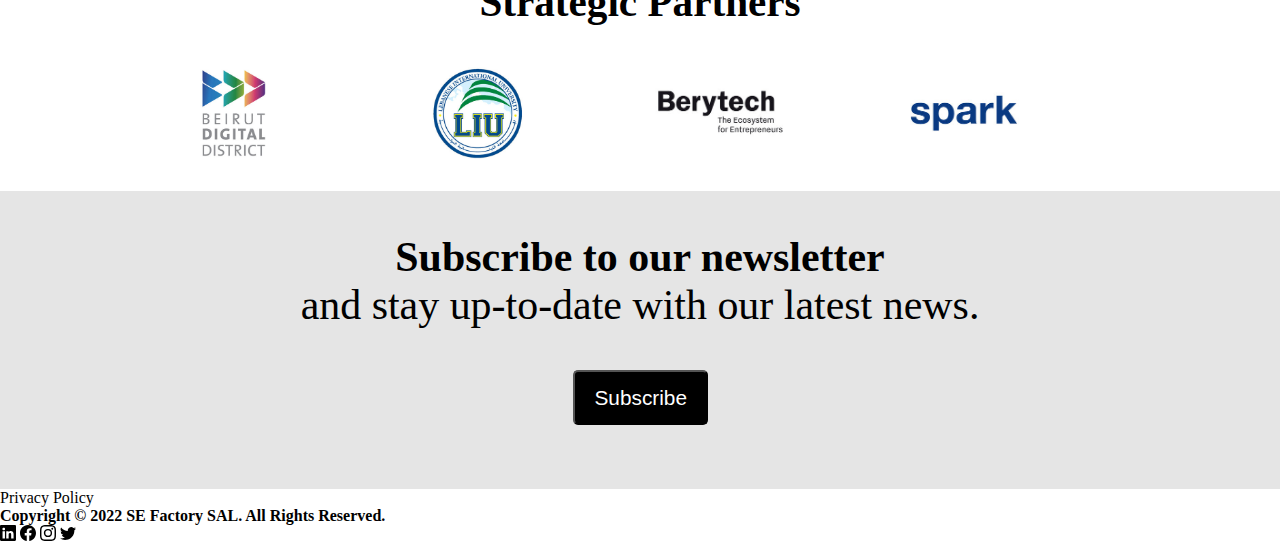
==== commit a8e35955: "Adding the footer's layout" ====
--- a/index.html
+++ b/index.html
@@ -198,6 +198,32 @@
             <button>Subscribe</button>
         </div>
     </div>
+    <div class="footer">
+        <div class="policy">
+            <span>Privacy Policy</span>
+        </div>
+        <div class="copyright">
+            <strong>Copyright © 2022 SE Factory SAL. All Rights Reserved.</strong>
+        </div>
+        <div class="icons">
+            <svg xmlns="http://www.w3.org/2000/svg" width="16" height="16" fill="currentColor" class="bi bi-linkedin" viewBox="0 0 16 16">
+                <path d="M0 1.146C0 .513.526 0 1.175 0h13.65C15.474 0 16 .513 16 1.146v13.708c0 .633-.526 1.146-1.175 1.146H1.175C.526 16 0 15.487 0 14.854V1.146zm4.943 12.248V6.169H2.542v7.225h2.401zm-1.2-8.212c.837 0 1.358-.554 1.358-1.248-.015-.709-.52-1.248-1.342-1.248-.822 0-1.359.54-1.359 1.248 0 .694.521 1.248 1.327 1.248h.016zm4.908 8.212V9.359c0-.216.016-.432.08-.586.173-.431.568-.878 1.232-.878.869 0 1.216.662 1.216 1.634v3.865h2.401V9.25c0-2.22-1.184-3.252-2.764-3.252-1.274 0-1.845.7-2.165 1.193v.025h-.016a5.54 5.54 0 0 1 .016-.025V6.169h-2.4c.03.678 0 7.225 0 7.225h2.4z"/>
+              </svg>
+
+              <svg xmlns="http://www.w3.org/2000/svg" width="16" height="16" fill="currentColor" class="bi bi-facebook" viewBox="0 0 16 16">
+                <path d="M16 8.049c0-4.446-3.582-8.05-8-8.05C3.58 0-.002 3.603-.002 8.05c0 4.017 2.926 7.347 6.75 7.951v-5.625h-2.03V8.05H6.75V6.275c0-2.017 1.195-3.131 3.022-3.131.876 0 1.791.157 1.791.157v1.98h-1.009c-.993 0-1.303.621-1.303 1.258v1.51h2.218l-.354 2.326H9.25V16c3.824-.604 6.75-3.934 6.75-7.951z"/>
+              </svg>
+
+              <svg xmlns="http://www.w3.org/2000/svg" width="16" height="16" fill="currentColor" class="bi bi-instagram" viewBox="0 0 16 16">
+                <path d="M8 0C5.829 0 5.556.01 4.703.048 3.85.088 3.269.222 2.76.42a3.917 3.917 0 0 0-1.417.923A3.927 3.927 0 0 0 .42 2.76C.222 3.268.087 3.85.048 4.7.01 5.555 0 5.827 0 8.001c0 2.172.01 2.444.048 3.297.04.852.174 1.433.372 1.942.205.526.478.972.923 1.417.444.445.89.719 1.416.923.51.198 1.09.333 1.942.372C5.555 15.99 5.827 16 8 16s2.444-.01 3.298-.048c.851-.04 1.434-.174 1.943-.372a3.916 3.916 0 0 0 1.416-.923c.445-.445.718-.891.923-1.417.197-.509.332-1.09.372-1.942C15.99 10.445 16 10.173 16 8s-.01-2.445-.048-3.299c-.04-.851-.175-1.433-.372-1.941a3.926 3.926 0 0 0-.923-1.417A3.911 3.911 0 0 0 13.24.42c-.51-.198-1.092-.333-1.943-.372C10.443.01 10.172 0 7.998 0h.003zm-.717 1.442h.718c2.136 0 2.389.007 3.232.046.78.035 1.204.166 1.486.275.373.145.64.319.92.599.28.28.453.546.598.92.11.281.24.705.275 1.485.039.843.047 1.096.047 3.231s-.008 2.389-.047 3.232c-.035.78-.166 1.203-.275 1.485a2.47 2.47 0 0 1-.599.919c-.28.28-.546.453-.92.598-.28.11-.704.24-1.485.276-.843.038-1.096.047-3.232.047s-2.39-.009-3.233-.047c-.78-.036-1.203-.166-1.485-.276a2.478 2.478 0 0 1-.92-.598 2.48 2.48 0 0 1-.6-.92c-.109-.281-.24-.705-.275-1.485-.038-.843-.046-1.096-.046-3.233 0-2.136.008-2.388.046-3.231.036-.78.166-1.204.276-1.486.145-.373.319-.64.599-.92.28-.28.546-.453.92-.598.282-.11.705-.24 1.485-.276.738-.034 1.024-.044 2.515-.045v.002zm4.988 1.328a.96.96 0 1 0 0 1.92.96.96 0 0 0 0-1.92zm-4.27 1.122a4.109 4.109 0 1 0 0 8.217 4.109 4.109 0 0 0 0-8.217zm0 1.441a2.667 2.667 0 1 1 0 5.334 2.667 2.667 0 0 1 0-5.334z"/>
+              </svg>
+
+              <svg xmlns="http://www.w3.org/2000/svg" width="16" height="16" fill="currentColor" class="bi bi-twitter" viewBox="0 0 16 16">
+                <path d="M5.026 15c6.038 0 9.341-5.003 9.341-9.334 0-.14 0-.282-.006-.422A6.685 6.685 0 0 0 16 3.542a6.658 6.658 0 0 1-1.889.518 3.301 3.301 0 0 0 1.447-1.817 6.533 6.533 0 0 1-2.087.793A3.286 3.286 0 0 0 7.875 6.03a9.325 9.325 0 0 1-6.767-3.429 3.289 3.289 0 0 0 1.018 4.382A3.323 3.323 0 0 1 .64 6.575v.045a3.288 3.288 0 0 0 2.632 3.218 3.203 3.203 0 0 1-.865.115 3.23 3.23 0 0 1-.614-.057 3.283 3.283 0 0 0 3.067 2.277A6.588 6.588 0 0 1 .78 13.58a6.32 6.32 0 0 1-.78-.045A9.344 9.344 0 0 0 5.026 15z"/>
+              </svg>
+        </div>
+    </div>
+
 </body>
 
 </html>--- a/styles/styles.css
+++ b/styles/styles.css
@@ -349,7 +349,7 @@
     display: flex;
     flex-direction: column;
     justify-content: center;
-    font-size: 1.5em;
+    font-size: 1.6em;
 }
 .ninth-text {
     padding: 0 5%; 
@@ -366,11 +366,20 @@
 }
 .ninth-section button {
     color: white;
-    height: 50px;
-    width: 120px;
+    height: 55px;
+    width: 135px;
     background-color: black;
     border-radius: 5px;
     padding: 3px 20px;
-    font-size: .9rem;
-    font-weight: bolder;
+    font-size: 1.3rem;
+    font-weight: 100;
+}
+hr {
+    border: 0;
+    clear: both;
+    display: flex;
+    width: 86%;
+    background-color: #000000;
+    height: 1px;
+    margin-top: 30px;
 }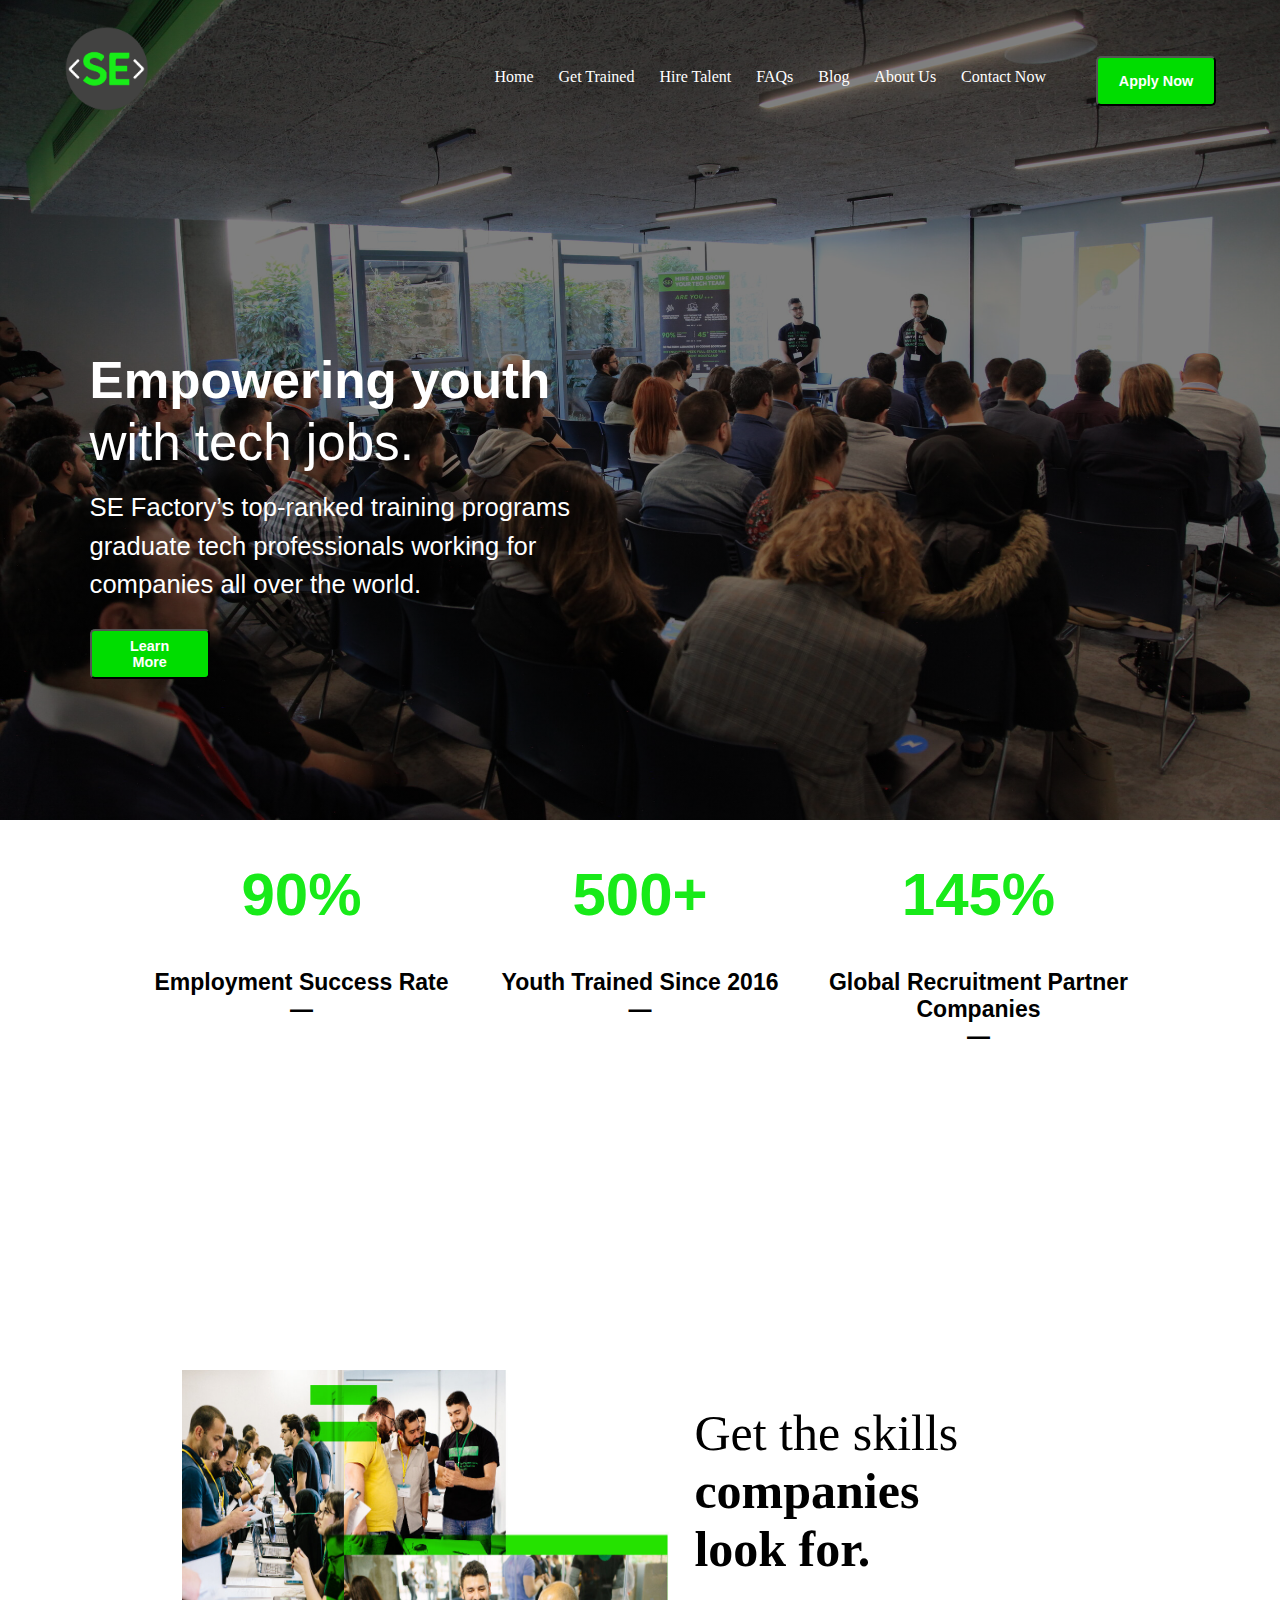
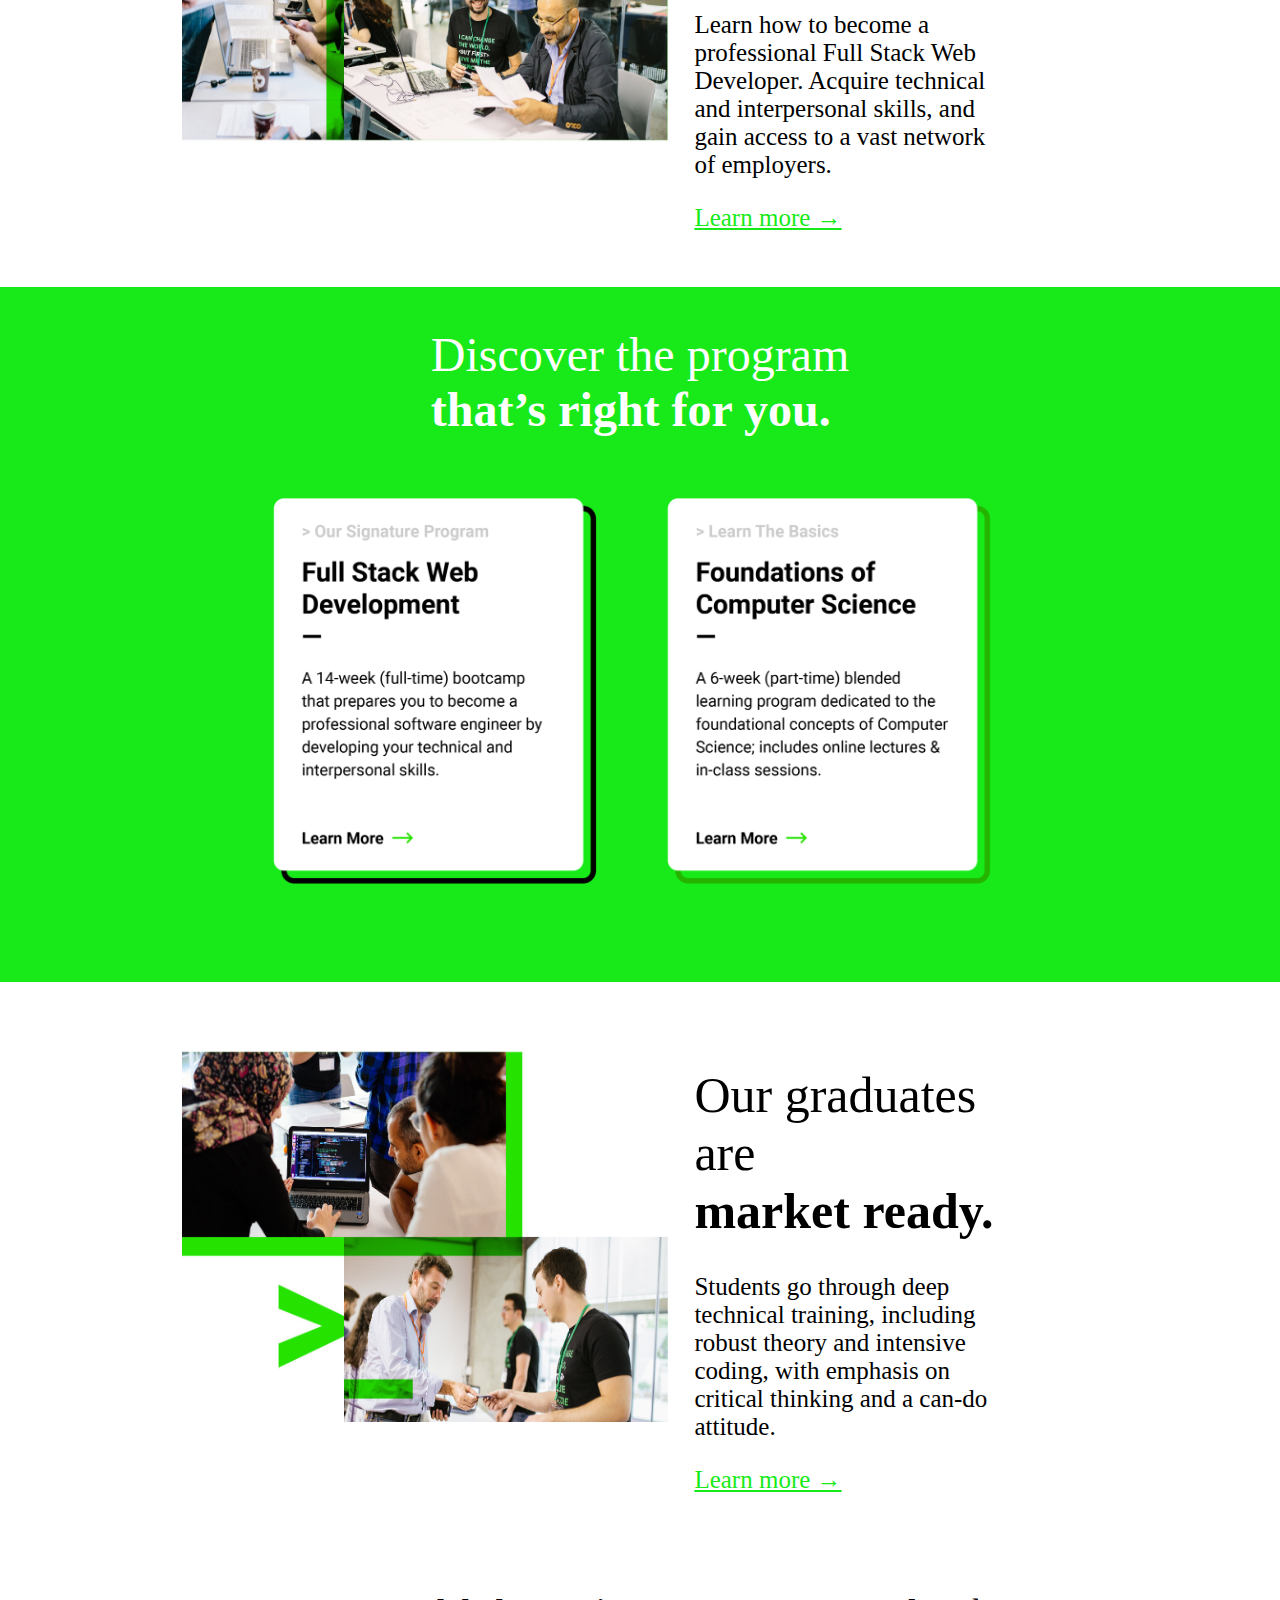
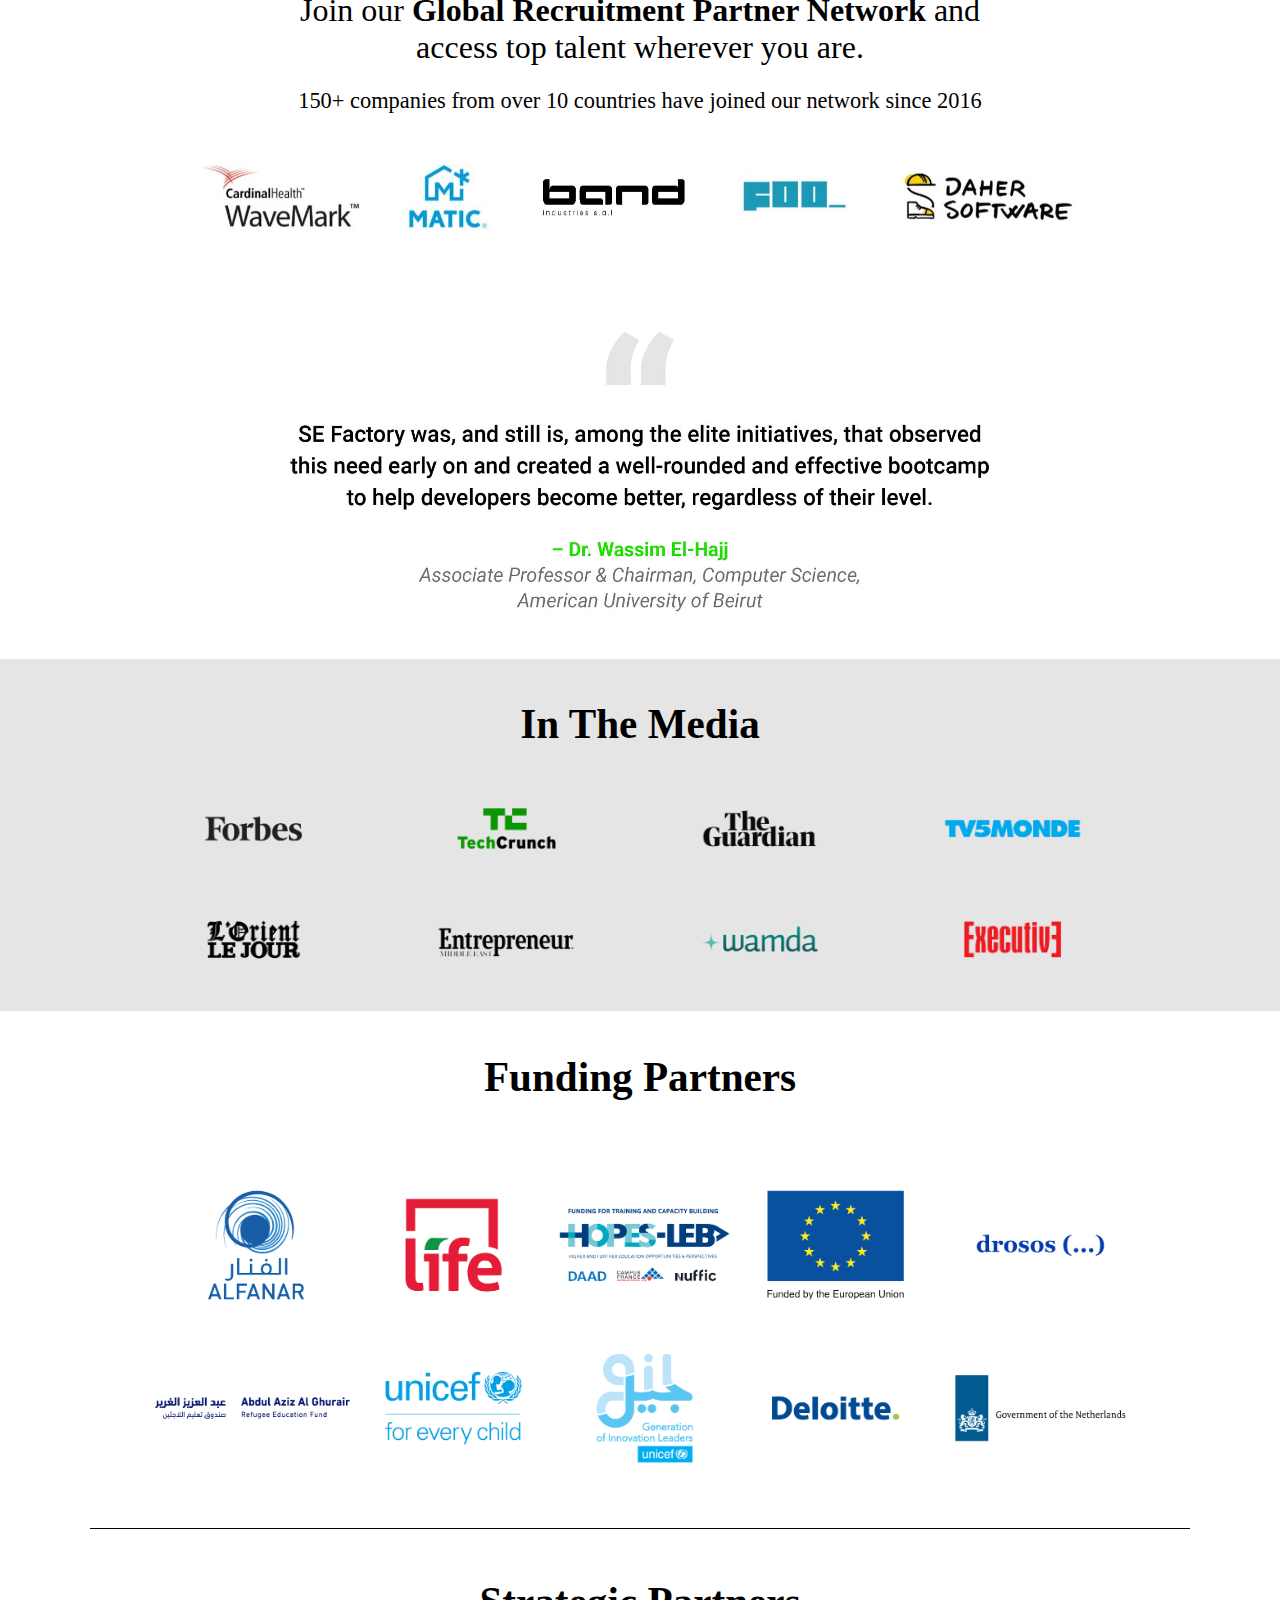
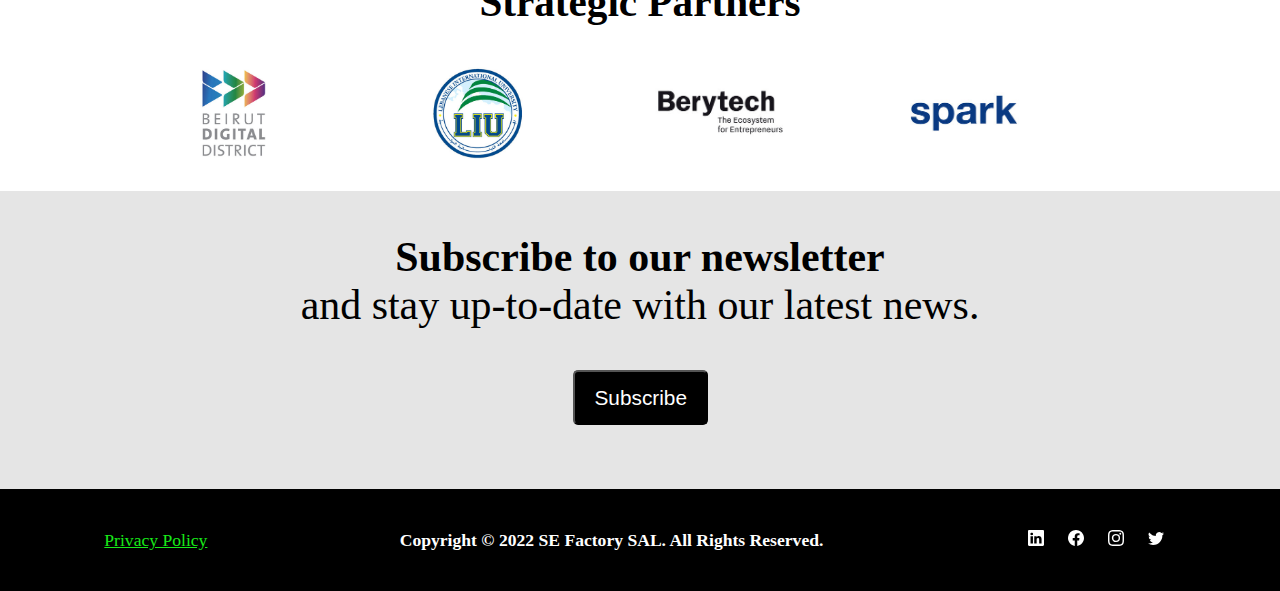
==== commit 3518b35a: "Styling green words" ====
--- a/index.html
+++ b/index.html
@@ -87,7 +87,7 @@
                     Learn how to become a professional Full Stack Web Developer.
                     Acquire technical and interpersonal skills, and gain access to a vast network of employers.
                 </p>
-                <p class="link">Learn more &rarr;</p>
+                <p class="green">Learn more &rarr;</p>
             </div>
 
         </div>
@@ -127,7 +127,7 @@
                     including robust theory and intensive coding,
                     with emphasis on critical thinking and a can-do attitude.
                 </p>
-                <p class="link">Learn more &rarr;</p>
+                <p class="green">Learn more &rarr;</p>
             </div>
 
         </div>
@@ -200,7 +200,7 @@
     </div>
     <div class="footer">
         <div class="policy">
-            <span>Privacy Policy</span>
+            <span class="green">Privacy Policy</span>
         </div>
         <div class="copyright">
             <strong>Copyright © 2022 SE Factory SAL. All Rights Reserved.</strong>
--- a/styles/styles.css
+++ b/styles/styles.css
@@ -382,4 +382,32 @@
     background-color: #000000;
     height: 1px;
     margin-top: 30px;
+}
+
+.footer{
+    background-color: #000000;
+    color: white;
+    display: flex;
+    flex-wrap: wrap;
+    justify-content: space-between;
+    font-size: 1.1em;
+    padding: 0% 5%;
+}
+.footer div {
+    padding: 3.5%;
+}
+
+.icons svg {
+    width: 40px;
+}
+
+.icons {
+    display: flex;
+    justify-content: space-between;
+}
+
+.green {
+    color:#18EA19;
+    text-decoration: underline;
+    text-decoration-color: #18EA19;
 }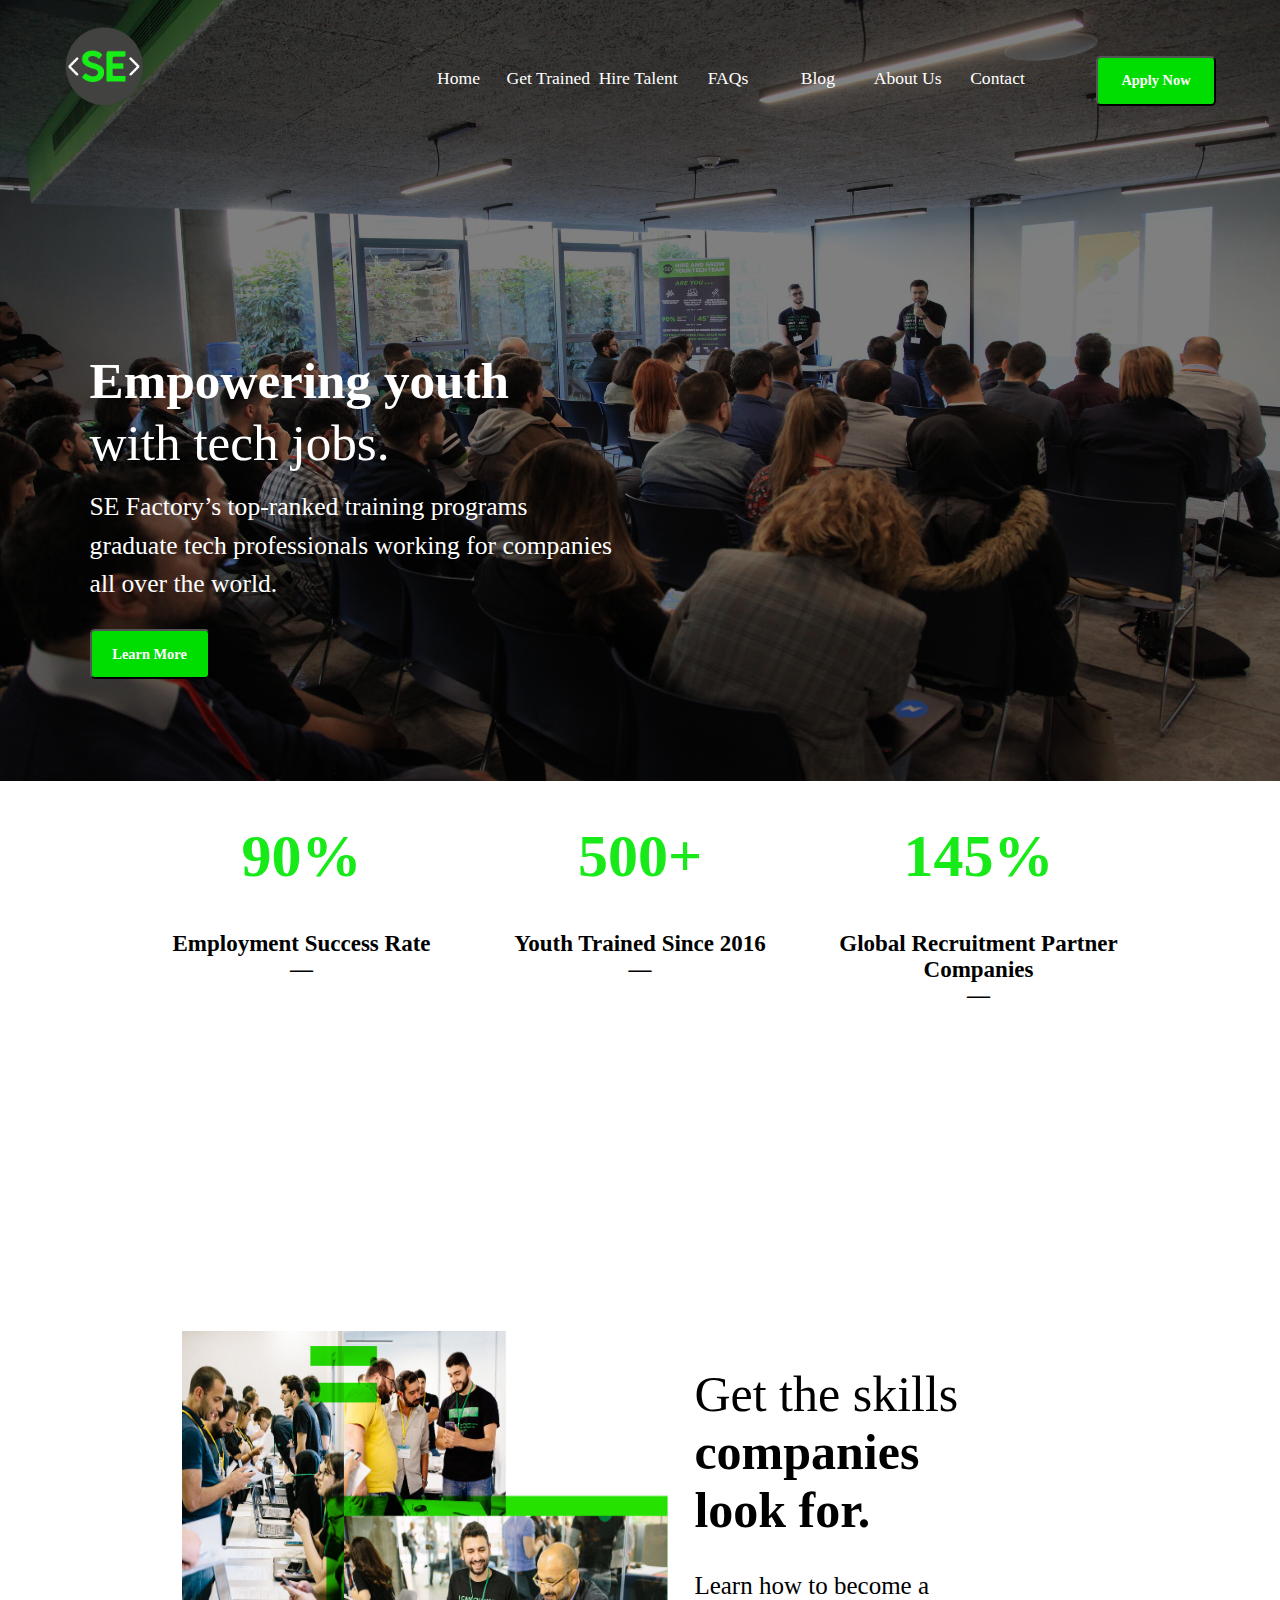
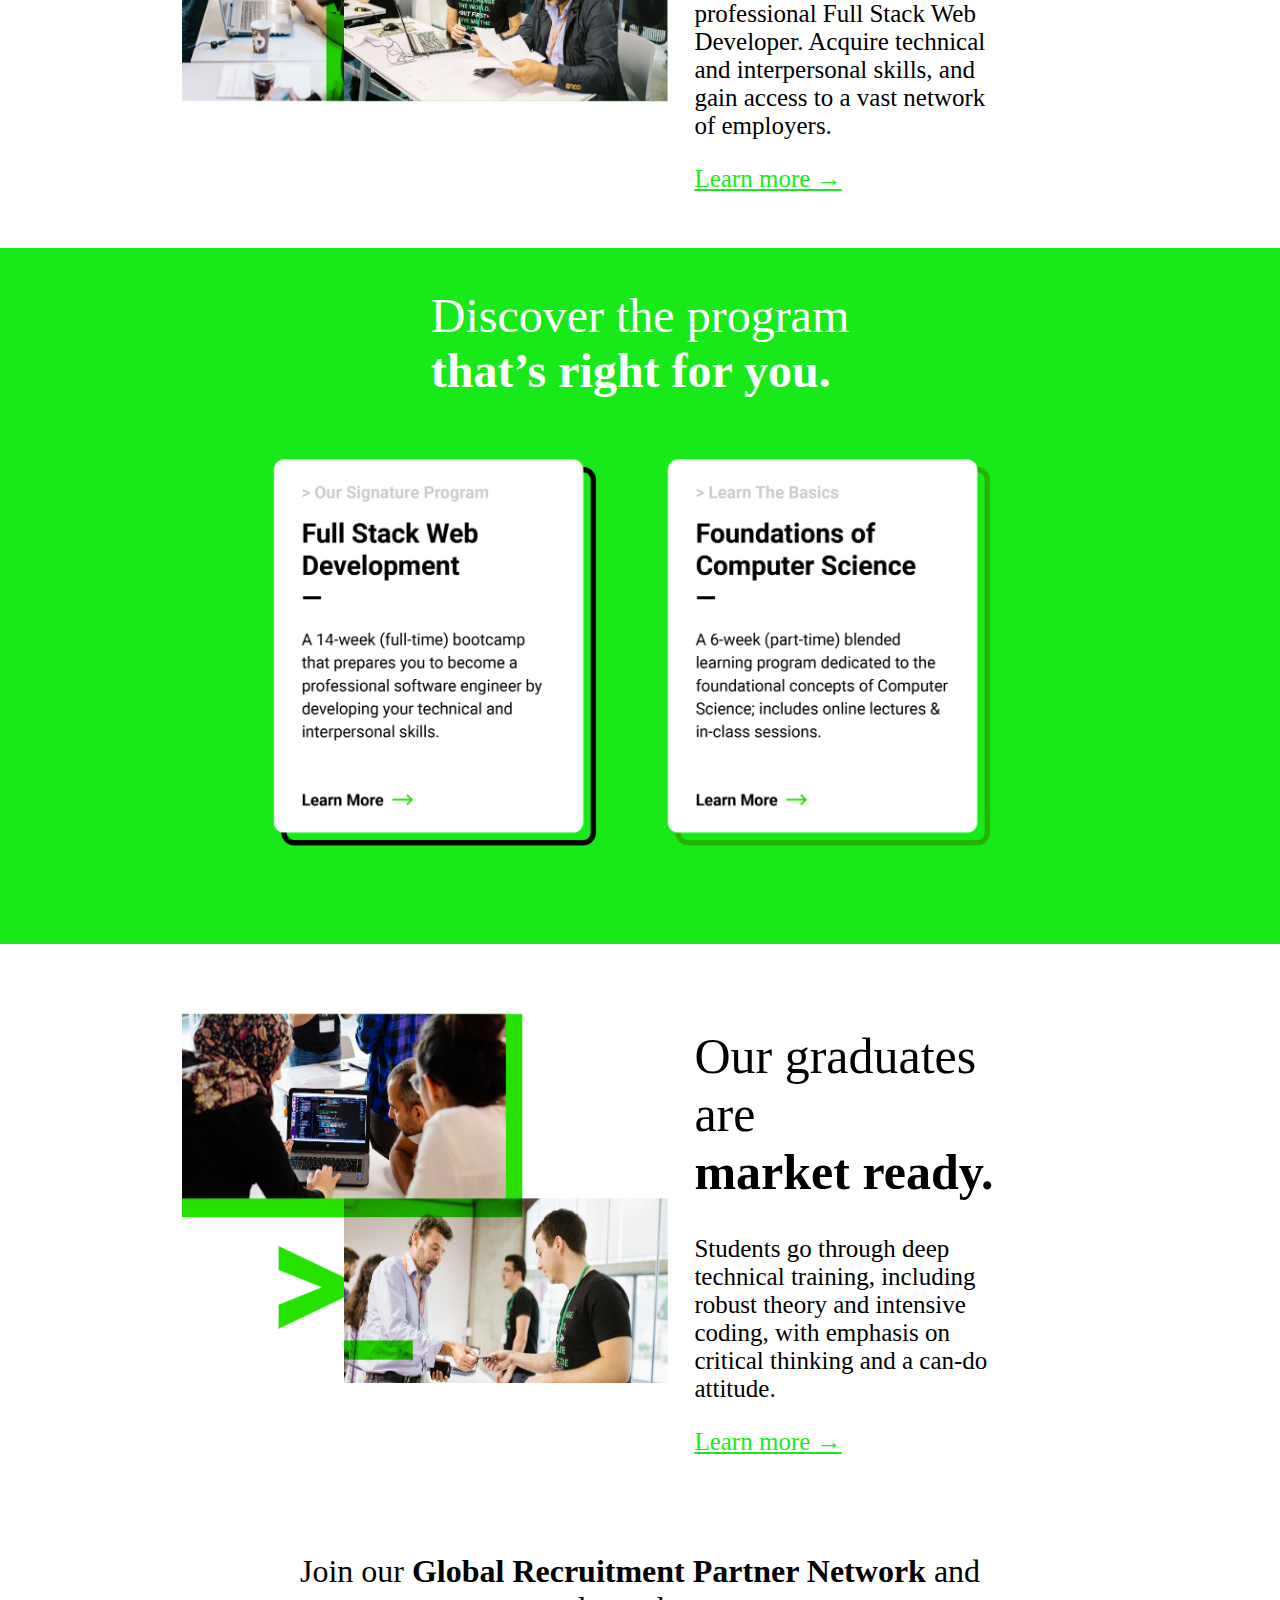
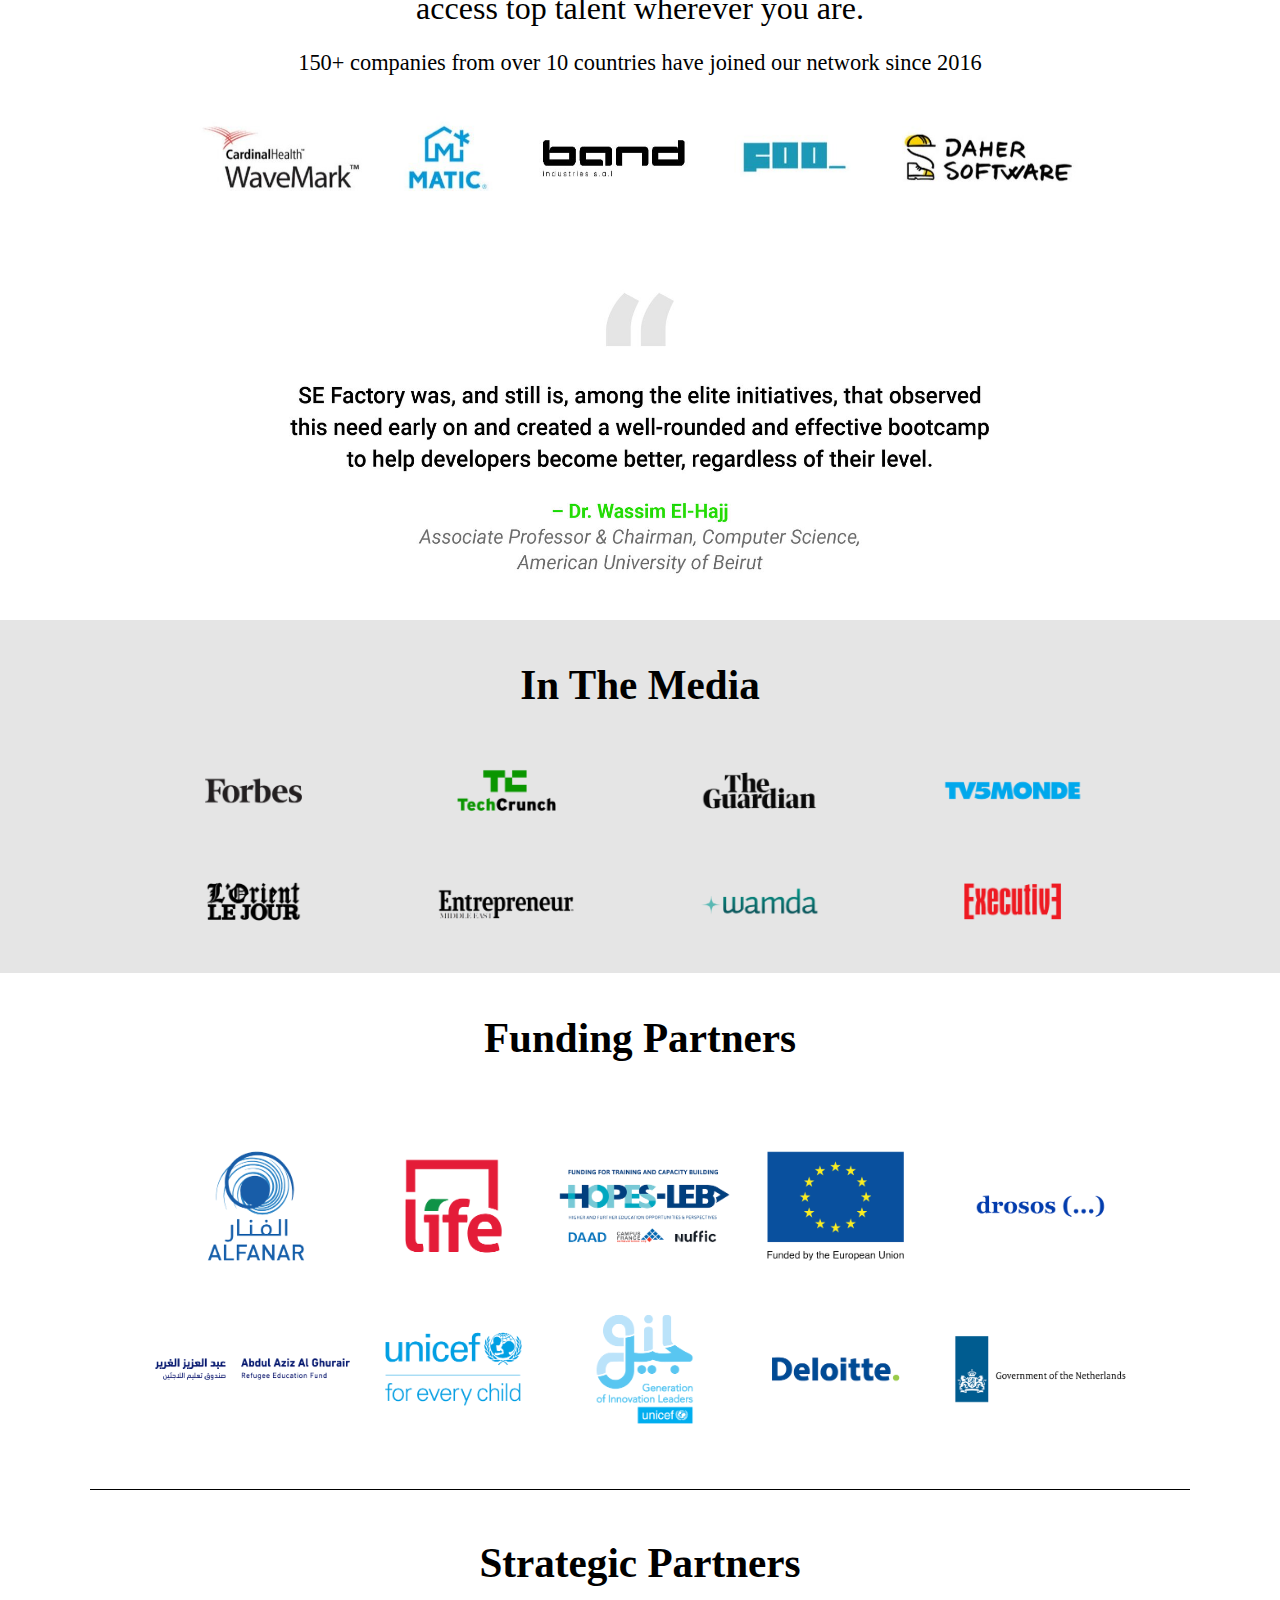
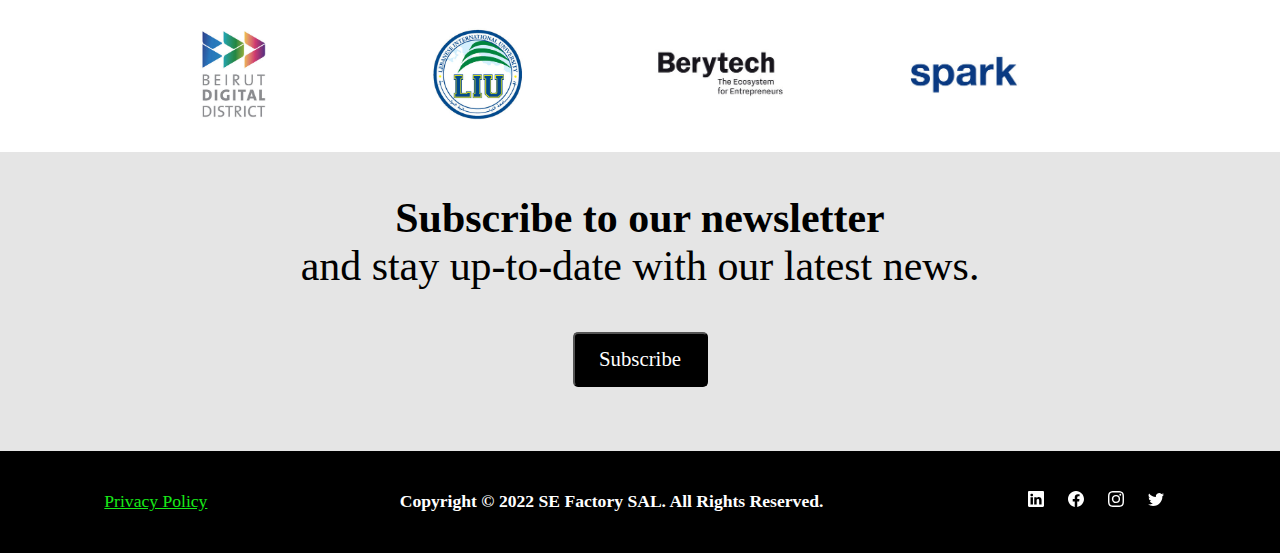
==== commit 4583715e: "Editing header styles" ====
--- a/index.html
+++ b/index.html
@@ -10,7 +10,7 @@
 
 <body>
     <div class="front">
-        <div class="navbar">
+        <div class="header">
             <div class="icon">
                 <img class="avatar" src="./assets/se-logo.png">
             </div>
@@ -22,7 +22,7 @@
                     <a>FAQs</a>
                     <a>Blog</a>
                     <a>About Us</a>
-                    <a>Contact Now</a>
+                    <a>Contact</a>
                 </div>
                 <div class="nav-button">
                     <button>Apply Now</button>
--- a/styles/styles.css
+++ b/styles/styles.css
@@ -1,36 +1,42 @@
+* {
+    font-family: A;
+}
 body {
     margin: 0px;
 }
 
 .front {
     width: 100%;
-    height: 820px;
+    height: 100%;
     background: linear-gradient(rgba(0, 0, 0, 0.5), rgba(0, 0, 0, 0.5)), url(../assets/presentation.JPG);
     background-repeat: no-repeat;
     background-size: 100% 100%;
 }
-
-.navbar {
+.icon {
+    width: 10%;
+}
+.header {
     width: 90%;
     padding-left: 5%;
-    padding-right: 5%;
+    padding-right: 0;
     padding-top: 2%;
     padding-bottom: 2%;
     display: flex;
     justify-content: space-between;
+    font-size: 1.1em;
 }
 
 .avatar {
-    width: 85px;
-    height: 85px;
+    width: 80px;
+    height: 80px;
 }
 
 .navigation {
     display: flex;
     flex-direction: row;
-    justify-content: space-between;
-    width: 80%;
-    padding-left: 100px;
+    justify-content: space-around;
+    width: 150%;
+    padding-left: 0;
     padding-bottom: 40px;
     padding-top: 30px;
     align-items: center;
@@ -40,6 +46,7 @@
     color: white;
     text-align: center;
     height: 25px;
+    width: 10%;
 }
 
 button {
@@ -93,10 +100,10 @@
 
 .nav-anchor {
     width: 150%;
-    padding-left: 200px;
-    padding-right: 50px;
-    display: flex;
-    justify-content: space-between;
+    
+    padding-right: 5%;
+    display: flex;
+    justify-content: flex-end;
 }
 
 
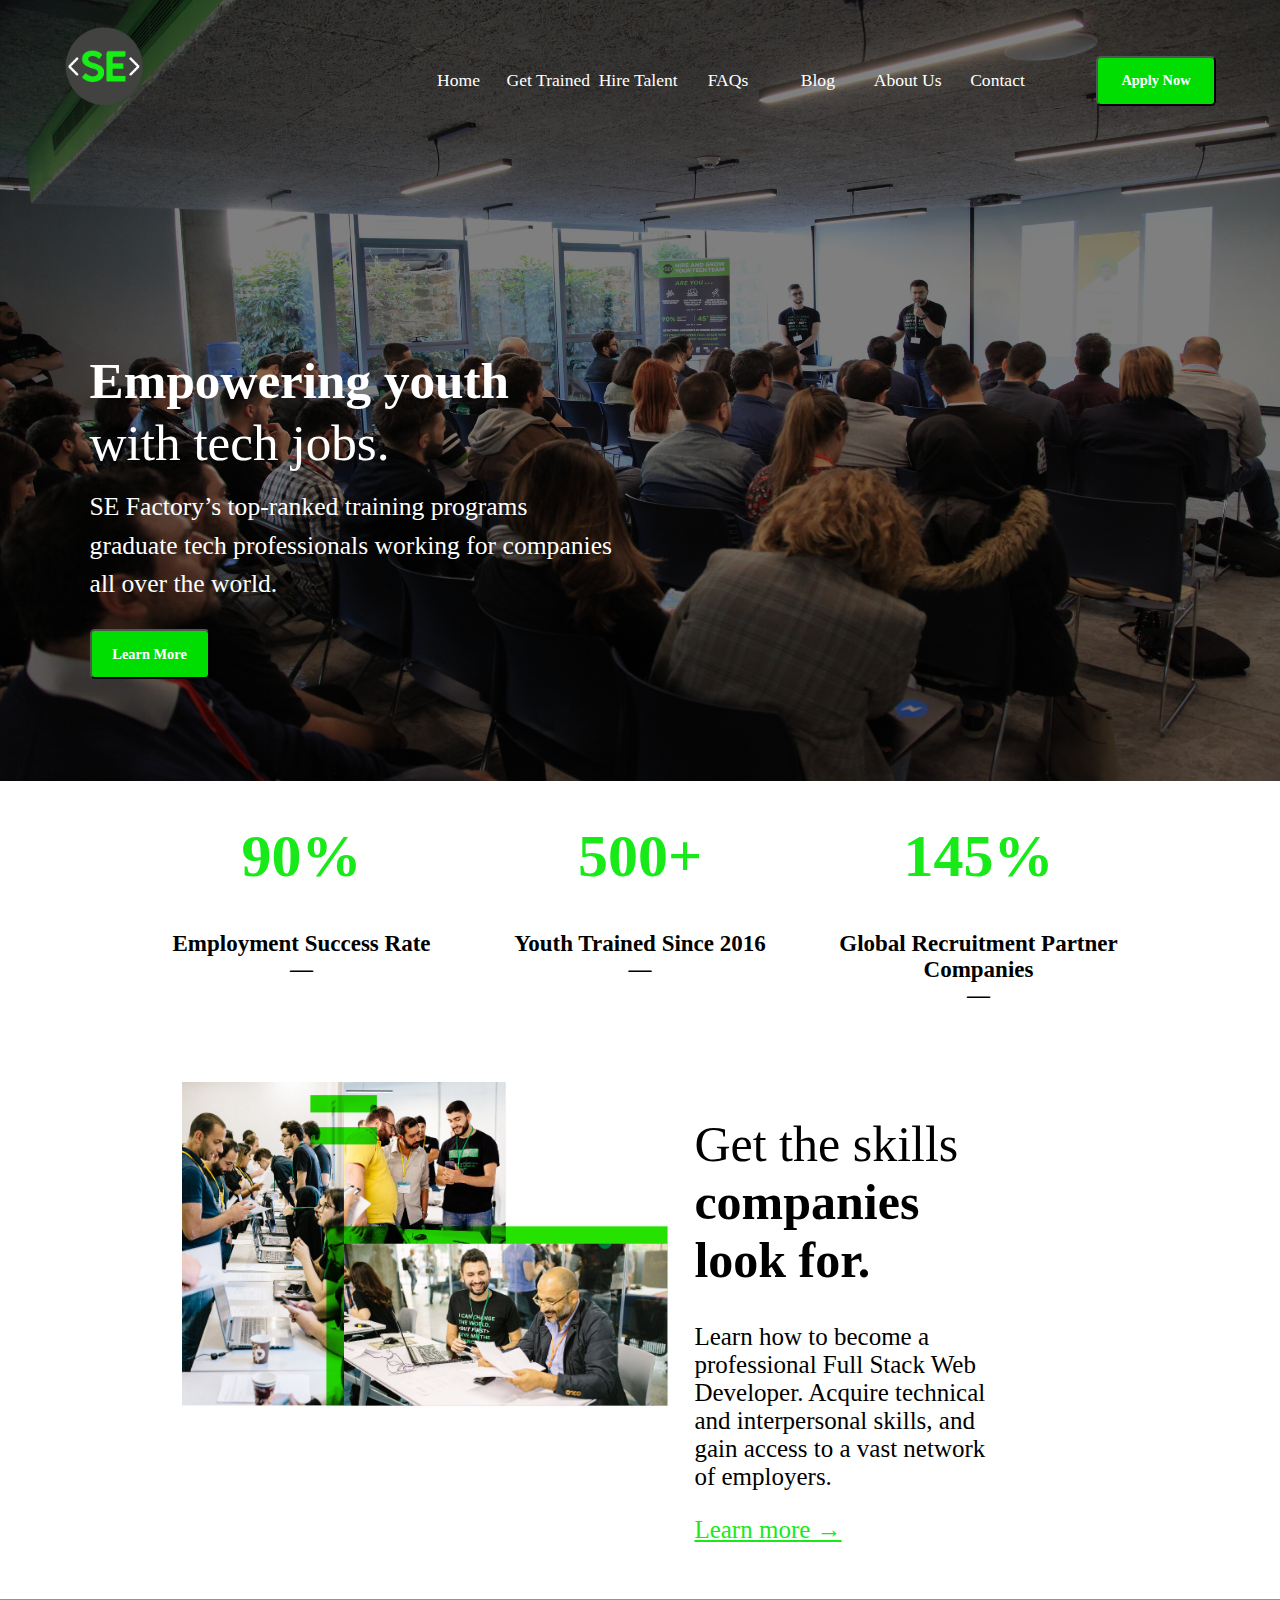
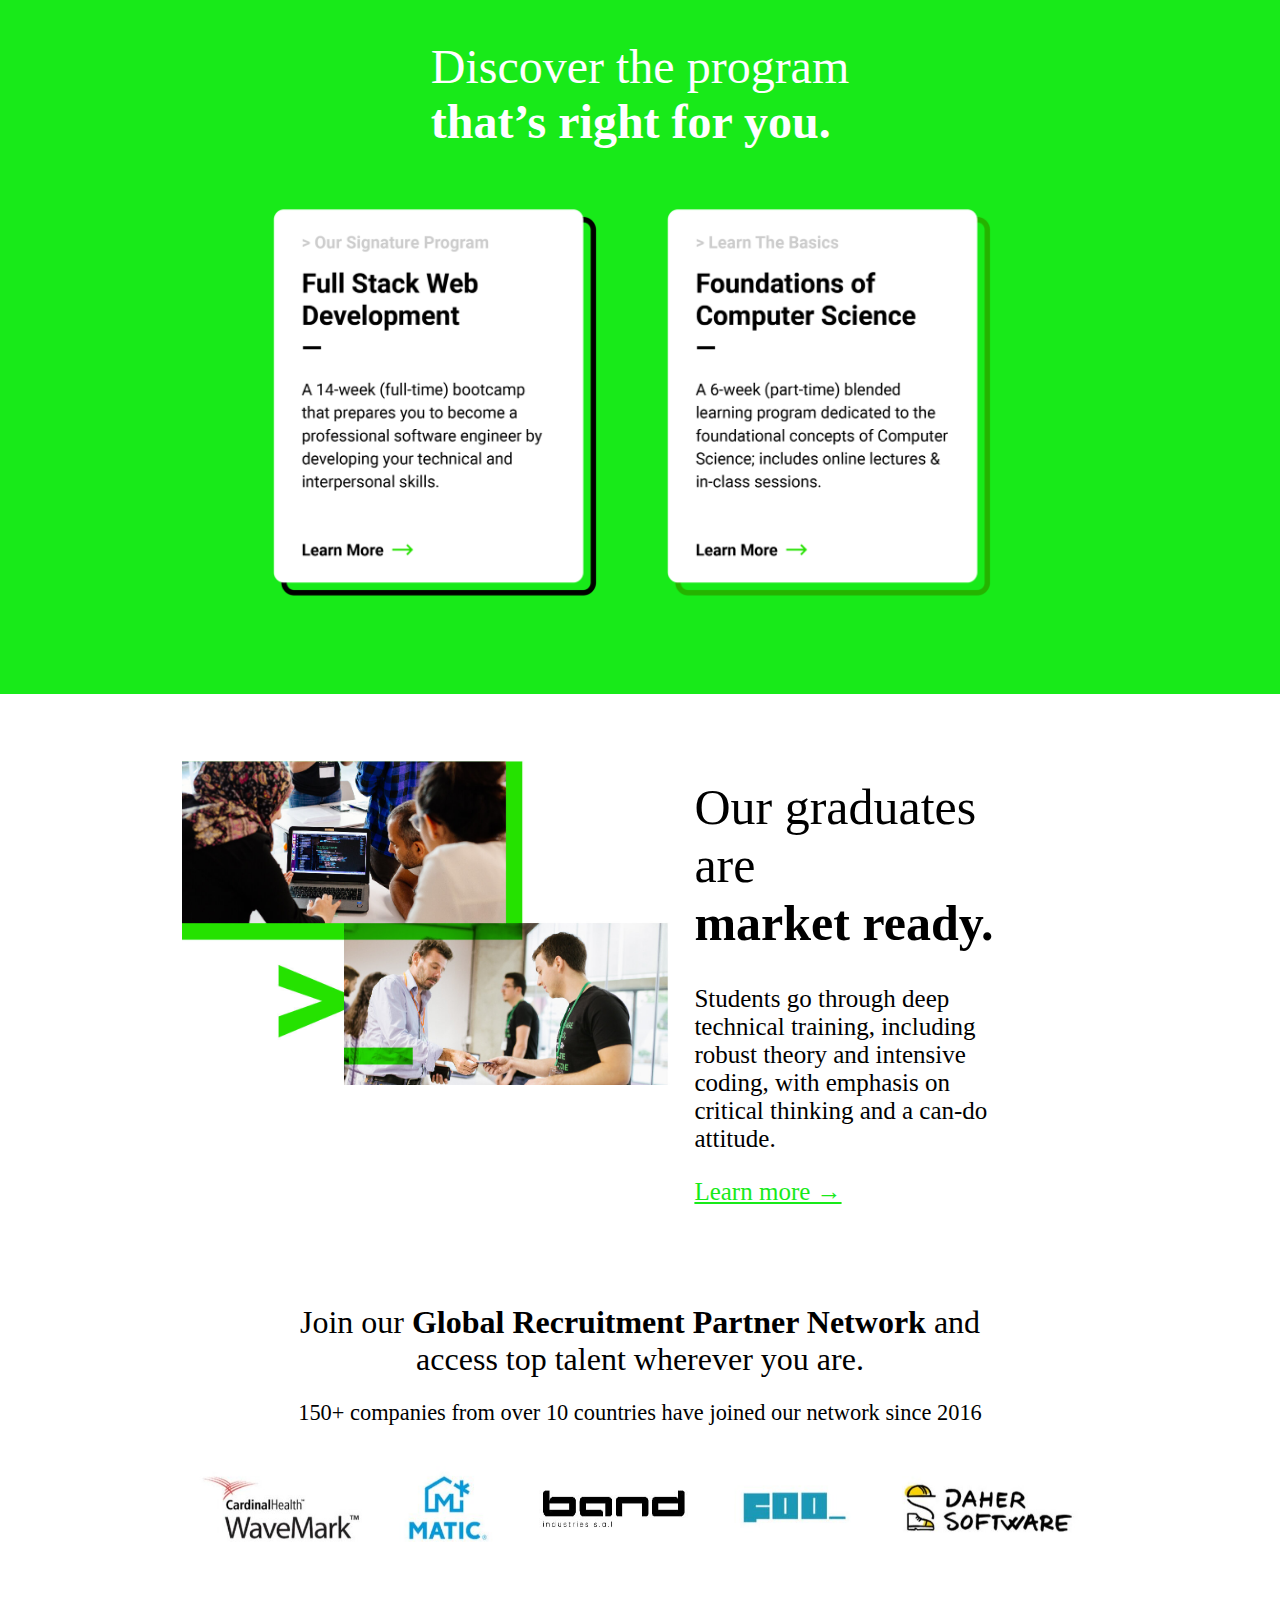
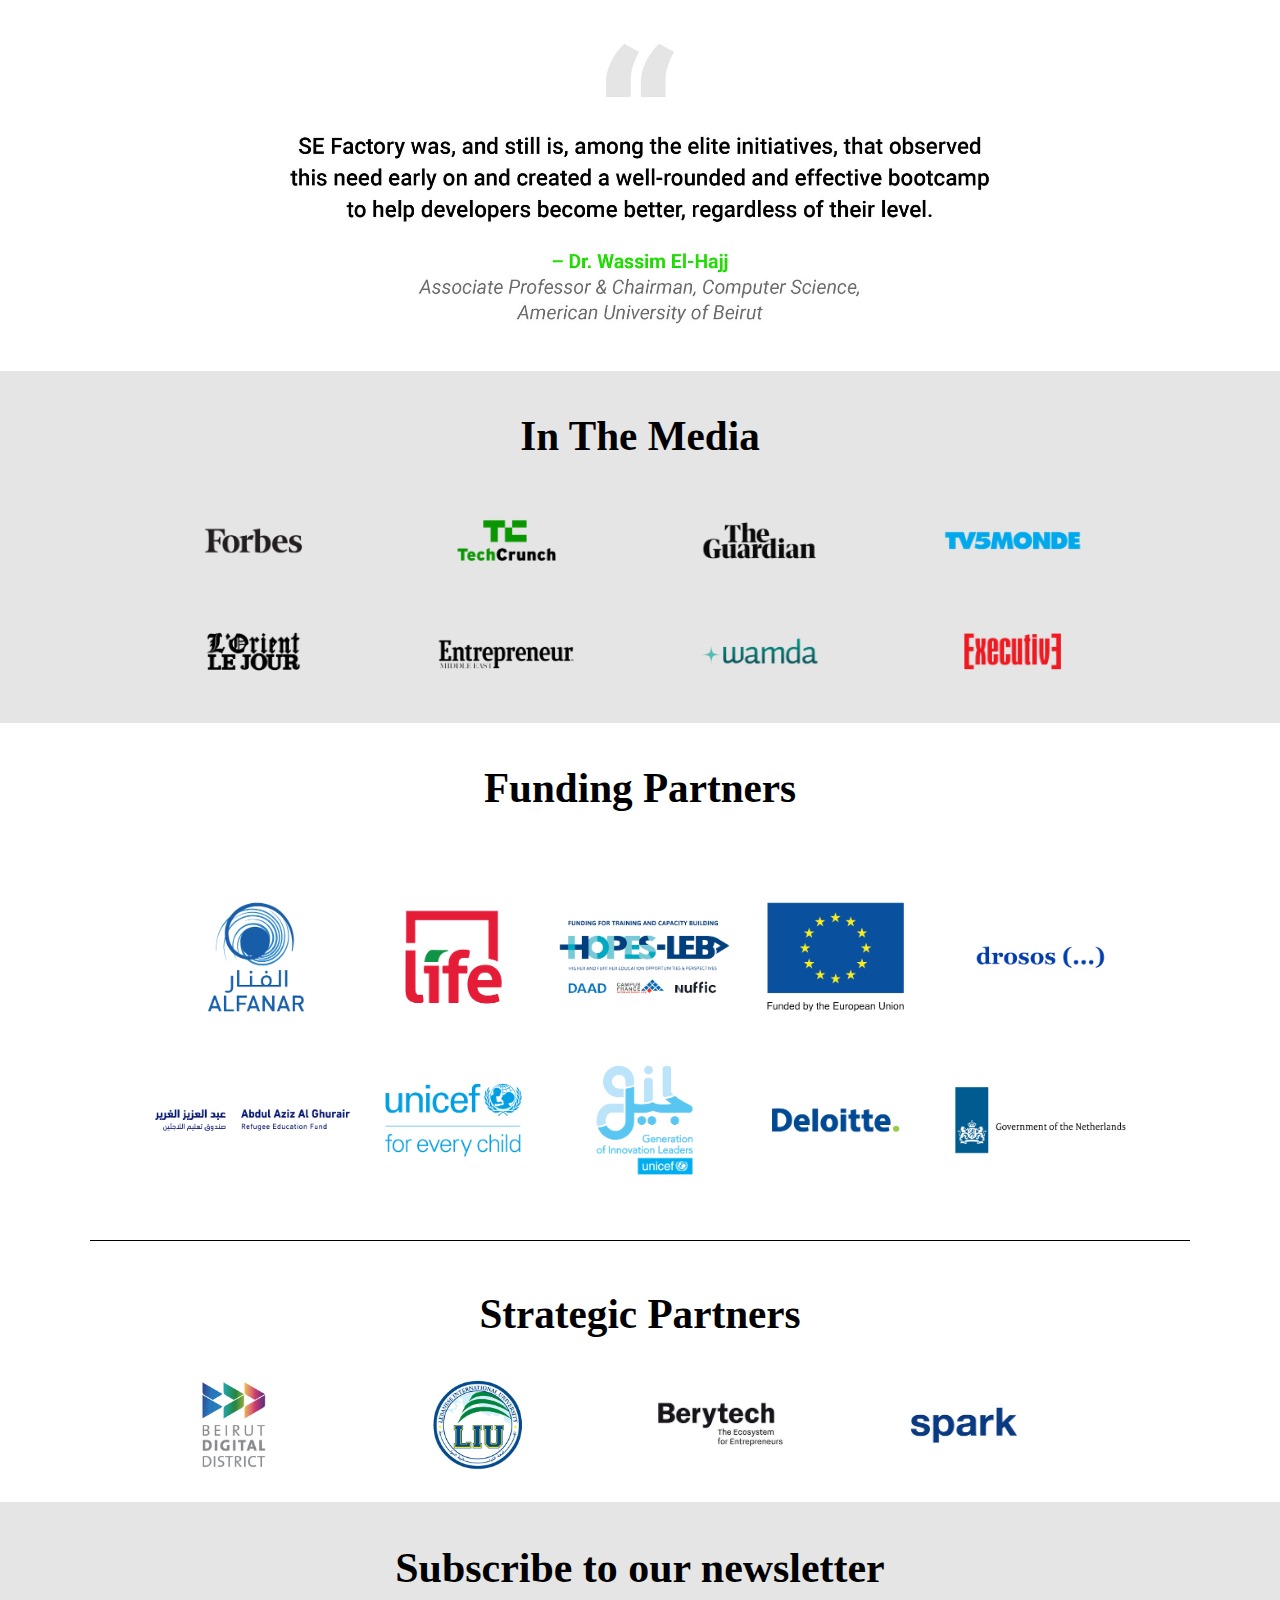
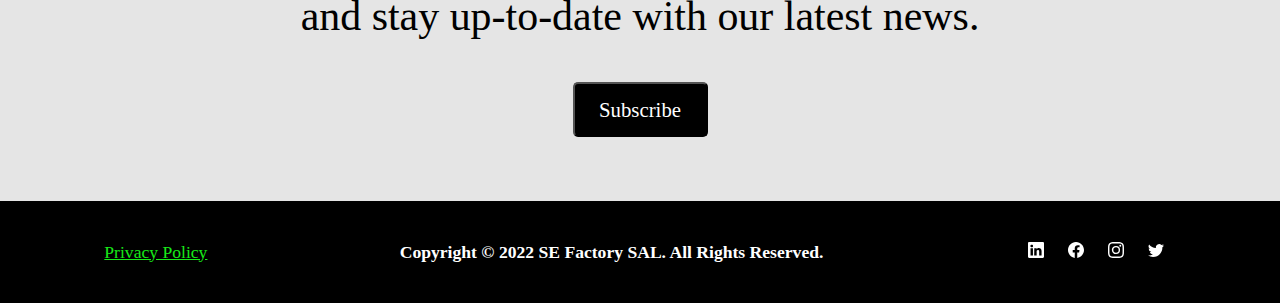
==== commit 9f9a0bb5: "Adding media query" ====
--- a/index.html
+++ b/index.html
@@ -101,11 +101,11 @@
             </h2>
         </div>
         <div class="programs">
-            <div class="fsw">
+            <div>
                 <img src="./assets/fsw.png">
 
             </div>
-            <div class="fcs">
+            <div>
                 <img src="./assets/fcs.png">
 
             </div>
--- a/styles/styles.css
+++ b/styles/styles.css
@@ -7,7 +7,7 @@
 
 .front {
     width: 100%;
-    height: 100%;
+    height: auto;
     background: linear-gradient(rgba(0, 0, 0, 0.5), rgba(0, 0, 0, 0.5)), url(../assets/presentation.JPG);
     background-repeat: no-repeat;
     background-size: 100% 100%;
@@ -45,7 +45,7 @@
 a {
     color: white;
     text-align: center;
-    height: 25px;
+    height: 2%;
     width: 10%;
 }
 
@@ -119,7 +119,7 @@
 
 .rates {
     background-color: white;
-    height: 500px;
+    height: auto;
     display: flex;
     flex-wrap: wrap;
     justify-content: space-evenly;
@@ -166,7 +166,7 @@
 }
 
 .artwork img {
-    height: 80%;
+    height: auto;
     width: 100%;
 }
 
@@ -417,4 +417,94 @@
     color:#18EA19;
     text-decoration: underline;
     text-decoration-color: #18EA19;
-}+}
+
+@media screen and (max-width: 765px){
+    
+    .front h1 {
+        width:300px;
+    }
+    .artwork {
+        display: flex;
+        flex-direction: column;
+        flex-wrap: wrap;
+        width: 80%;
+        height: 100%;
+        justify-content: space-around;
+        padding-left: 80px;
+        padding-top: 50px;
+        padding-right: 120px;
+        padding-bottom: 30px;
+        font-size: 25px;
+    }
+    .artwork h1 {
+        width: 300px;
+    }
+    .artwork p {
+        width: 200px;
+    }
+
+    .third-section-text {
+        color: white;
+        font-size: 1.5em;
+        display: flex;
+        flex-wrap: wrap;
+        justify-content: center;
+        width: 100%;
+    }
+    
+    .programs {
+        display: flex;
+        flex-direction: column;
+        flex-wrap: wrap;
+        justify-content: center;
+        align-items: center;
+    }
+    
+    .programs img {
+        height: 100%;
+        width: 500%;
+    }
+    
+    .programs div {
+        width: 10%;
+        padding-left: 10px;
+        padding-right: 20%;
+        padding-bottom: 6%;
+    }
+
+
+    
+    
+    .seventh-section-text {
+        display: flex;
+        justify-content: center;
+        font-size: 1.5em;
+        
+    }
+    
+    .seventh-section img {
+        width: 250%;
+        padding: 0 5%;
+    }
+    
+    .seventh-section-assets {
+        display: flex;
+        flex-direction: column;
+        flex-wrap: wrap;
+        flex-basis: 25%;
+        padding-left: 9%;
+        padding-left: 30%;
+        
+    }
+    
+    .seventh-section-assets div {
+        width: 20%;
+        margin: 10px;
+        text-align: center;
+        line-height: 75px;
+    }
+}
+
+
+
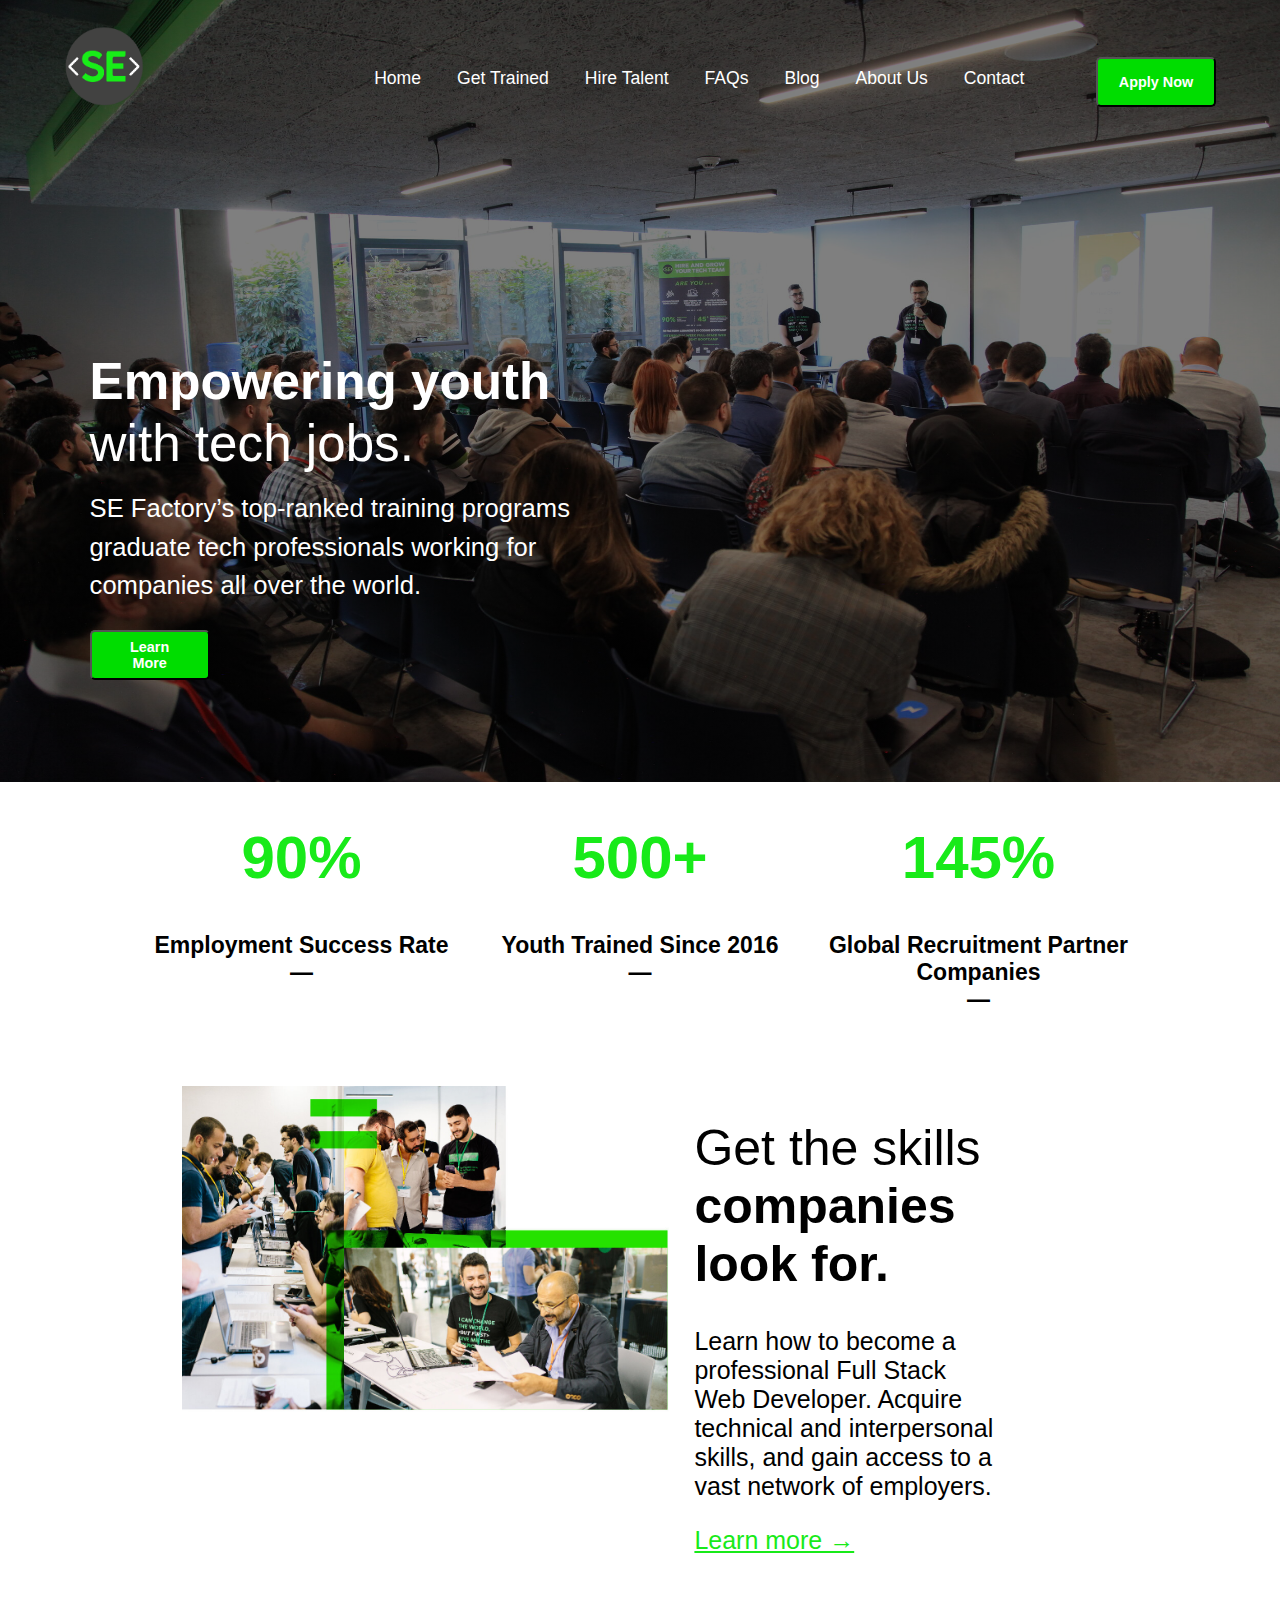
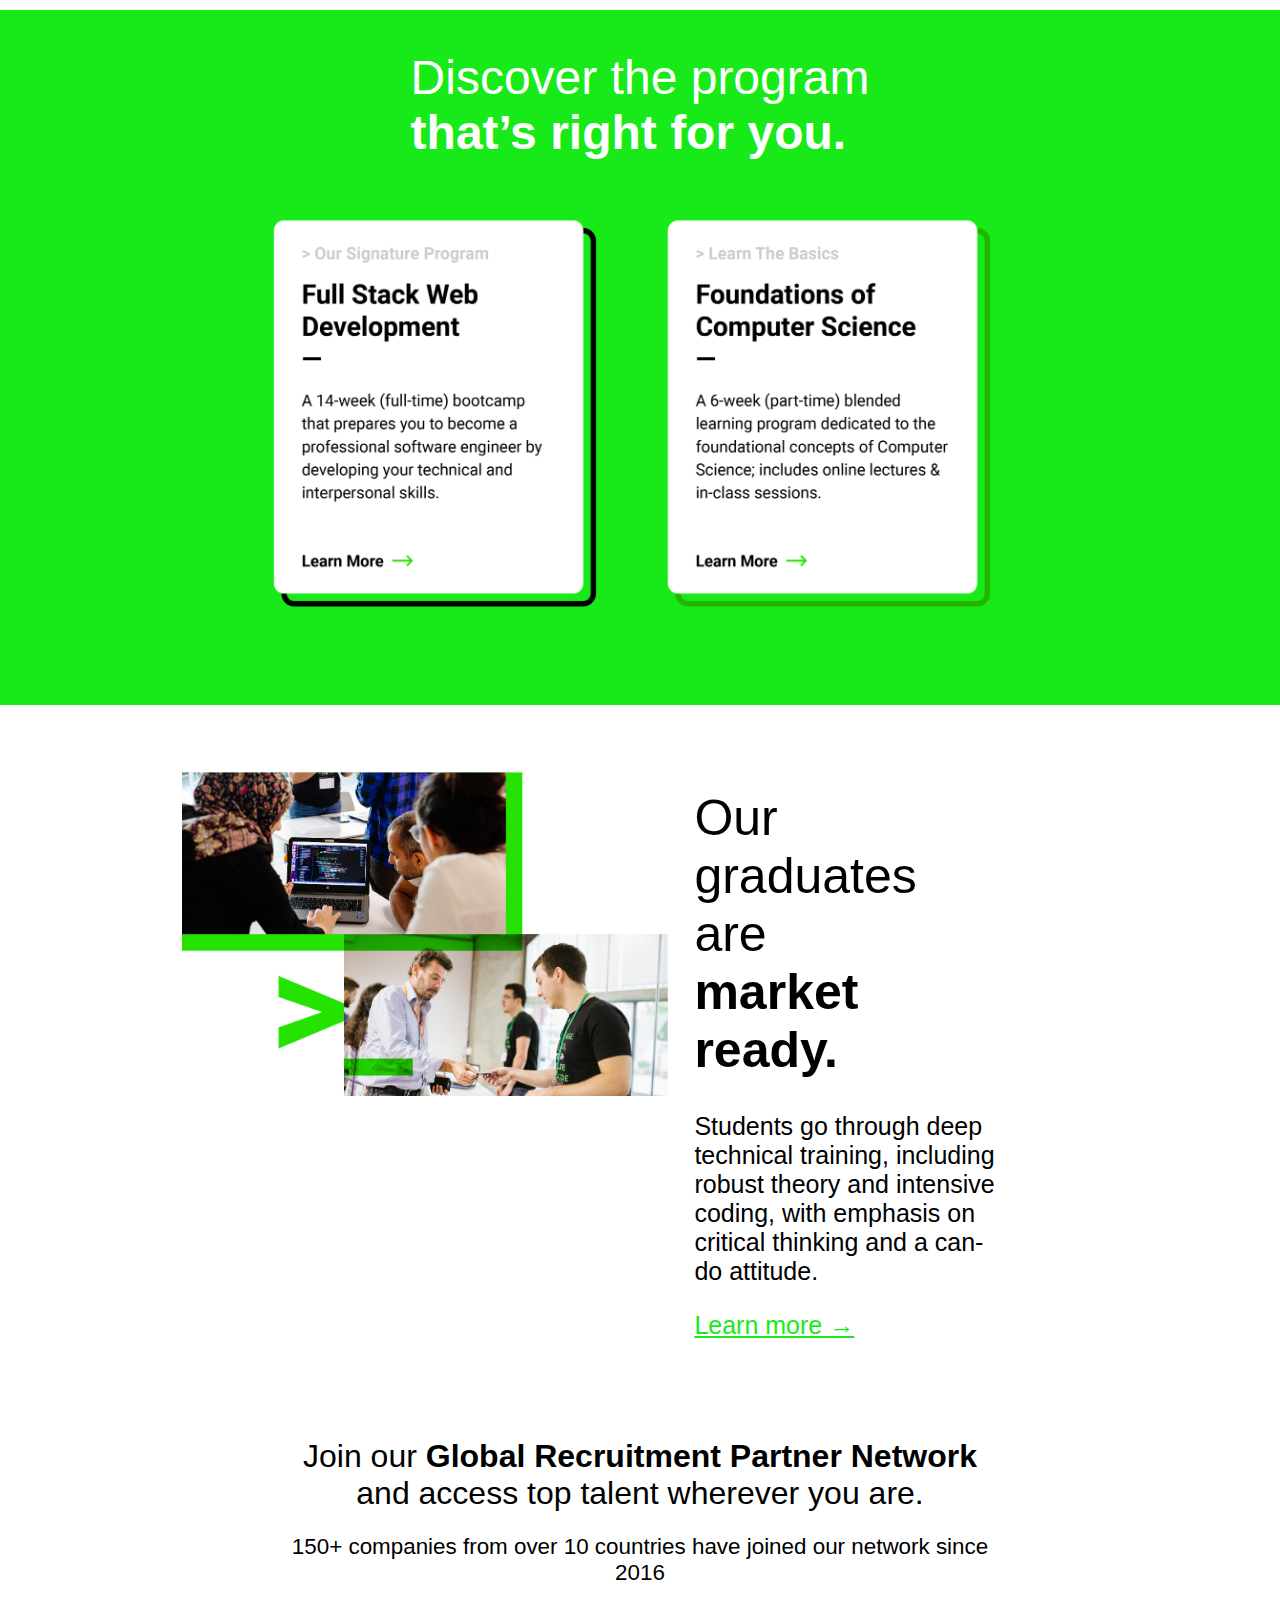
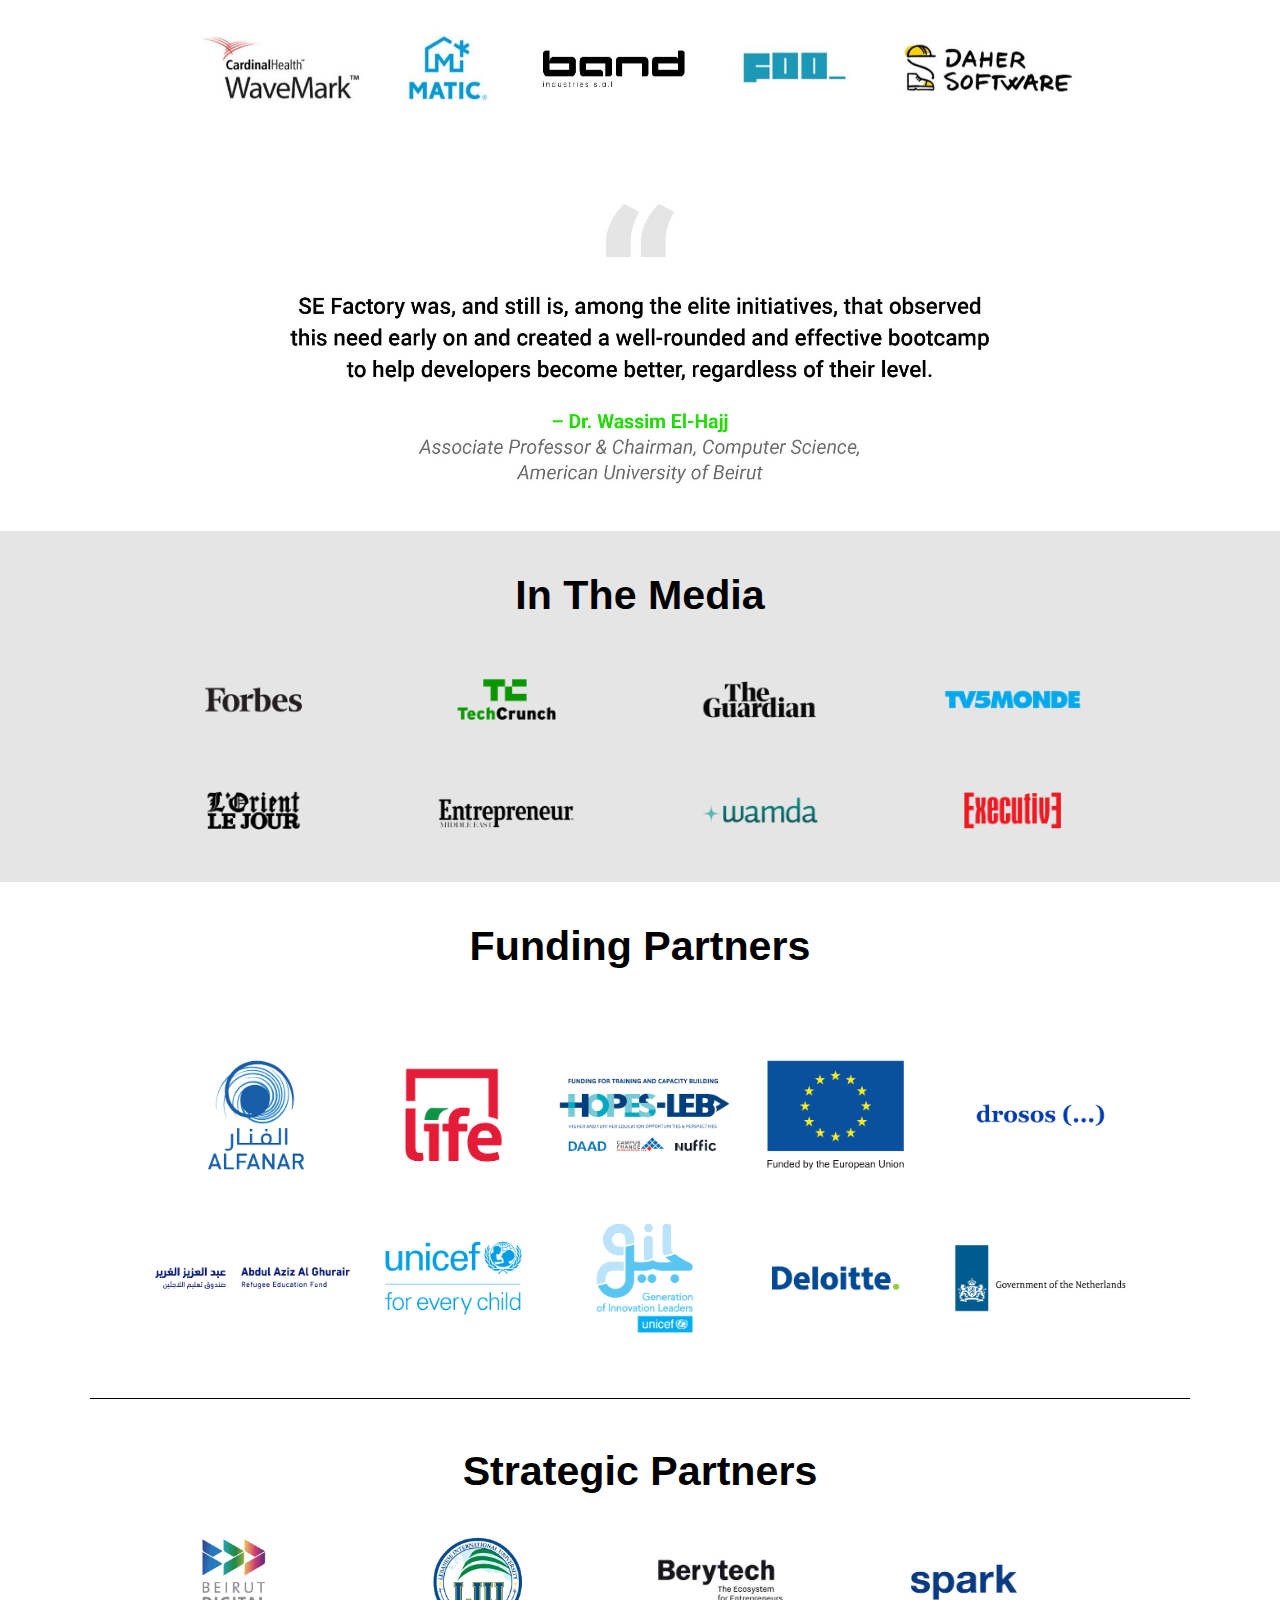
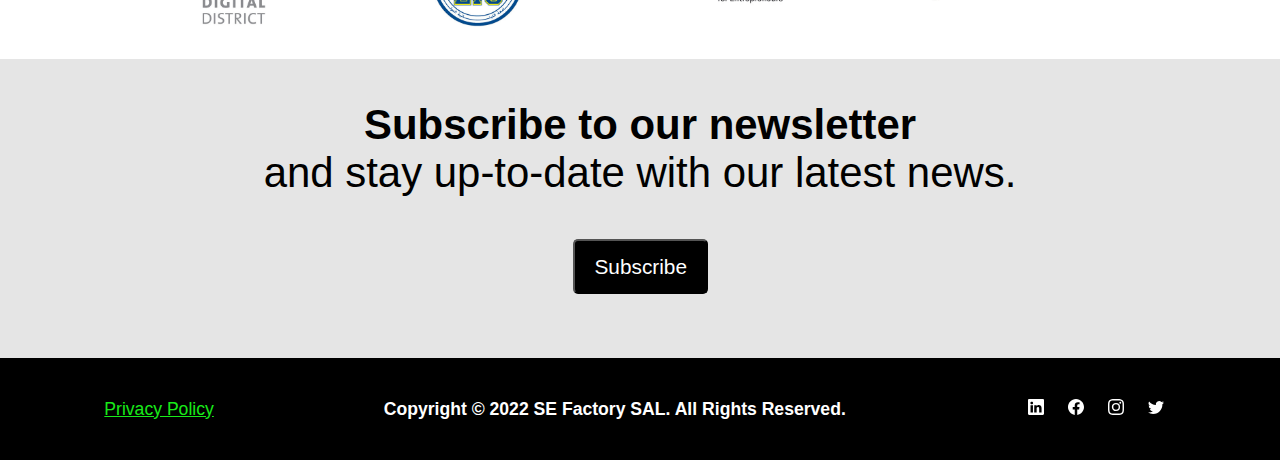
==== commit 44a189f6: "Adjusting navbar and more stuff" ====
--- a/index.html
+++ b/index.html
@@ -3,6 +3,7 @@
 
 <head>
     <title>SE Factory - Empowering Youth With Tech Jobs</title>
+    <meta name="viewport" content="width=device-width, initial-scale=1">
     <link rel="stylesheet" href="./styles/styles.css">
     <link rel="icon"
         href="https://images.squarespace-cdn.com/content/v1/5e4442200ffeee35974d1060/ba5c1018-c770-42a0-91de-79efaeee4729/favicon.ico?format=100w">
@@ -16,16 +17,17 @@
             </div>
             <div class="navigation">
                 <div class="nav-anchor">
-                    <a>Home</a>
-                    <a>Get Trained</a>
-                    <a>Hire Talent</a>
-                    <a>FAQs</a>
-                    <a>Blog</a>
-                    <a>About Us</a>
-                    <a>Contact</a>
+                    <div><a>Home</a></div>
+                    <div><a>Get Trained</a></div>
+                    <div><a>Hire Talent</a></div>
+                    <div><a>FAQs</a></div>
+                    <div><a>Blog</a></div>
+                    <div><a>About Us</a></div>
+                    <div><a>Contact</a></div>
                 </div>
                 <div class="nav-button">
-                    <button>Apply Now</button>
+                    <div id="none"><p>.</p></div>
+                    <div><button>Apply Now</button></div>
                 </div>
             </div>
         </div>
--- a/styles/styles.css
+++ b/styles/styles.css
@@ -1,5 +1,5 @@
 * {
-    font-family: A;
+    font-family: Arial, Helvetica, sans-serif;
 }
 body {
     margin: 0px;
@@ -34,11 +34,11 @@
 .navigation {
     display: flex;
     flex-direction: row;
-    justify-content: space-around;
+    justify-content: space-evenly;
     width: 150%;
     padding-left: 0;
     padding-bottom: 40px;
-    padding-top: 30px;
+    padding-top: 0;
     align-items: center;
 }
 
@@ -100,10 +100,13 @@
 
 .nav-anchor {
     width: 150%;
-    
     padding-right: 5%;
+    padding-top: 25px;
     display: flex;
     justify-content: flex-end;
+}
+.nav-anchor div {
+    padding: 0 2%;
 }
 
 
@@ -418,6 +421,59 @@
     text-decoration: underline;
     text-decoration-color: #18EA19;
 }
+
+#none {
+    font-size: 10px;
+}
+
+@media screen and (max-width: 1030px){
+    .nav-anchor {
+
+        width: 150%;
+        padding-right: 5%;
+        display: flex;
+        justify-content: space-evenly;
+    }
+    .nav-anchor div {
+        padding: 0 2%;
+    }
+}
+
+
+@media screen and (max-width: 890px){
+    .nav-anchor {
+        width: 100%;
+        padding-right: 5%;
+        display: flex;
+        flex-direction: row;
+        flex-wrap: wrap;
+        justify-content: flex-end;
+    }
+    .navigation {
+        display: flex;
+        flex-direction: column;
+        justify-content: flex-end;
+        width: 150%;
+        padding-left: 0;
+        padding-bottom: 40px;
+        padding-top: 30px;
+        align-items: center;
+    }
+    .nav-button {
+        width: 100%;
+        display: flex;
+        flex-direction: row;
+        justify-content: flex-end;
+    }
+
+}
+
+@media screen and (max-width: 800px){
+    .navigation {
+        display: none;
+    }
+}
+
 
 @media screen and (max-width: 765px){
     
@@ -507,4 +563,3 @@
 }
 
 
-
